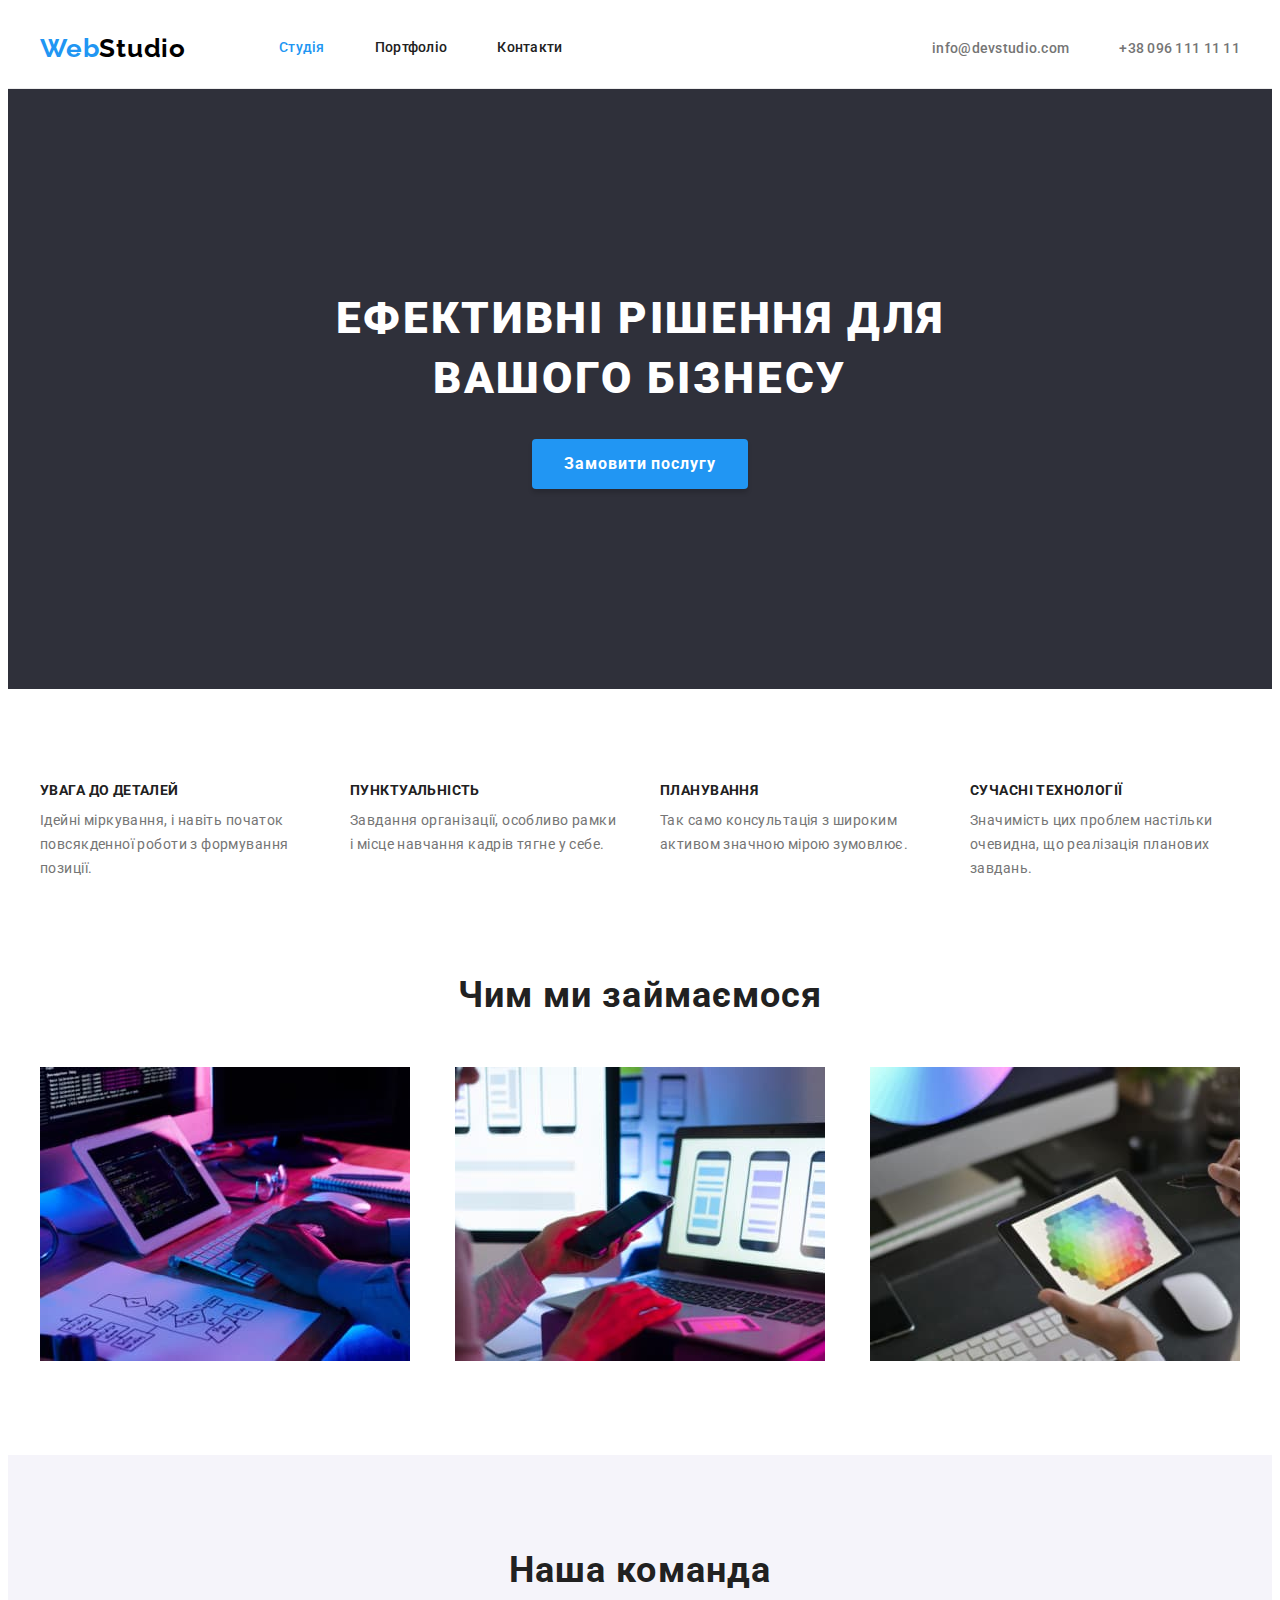
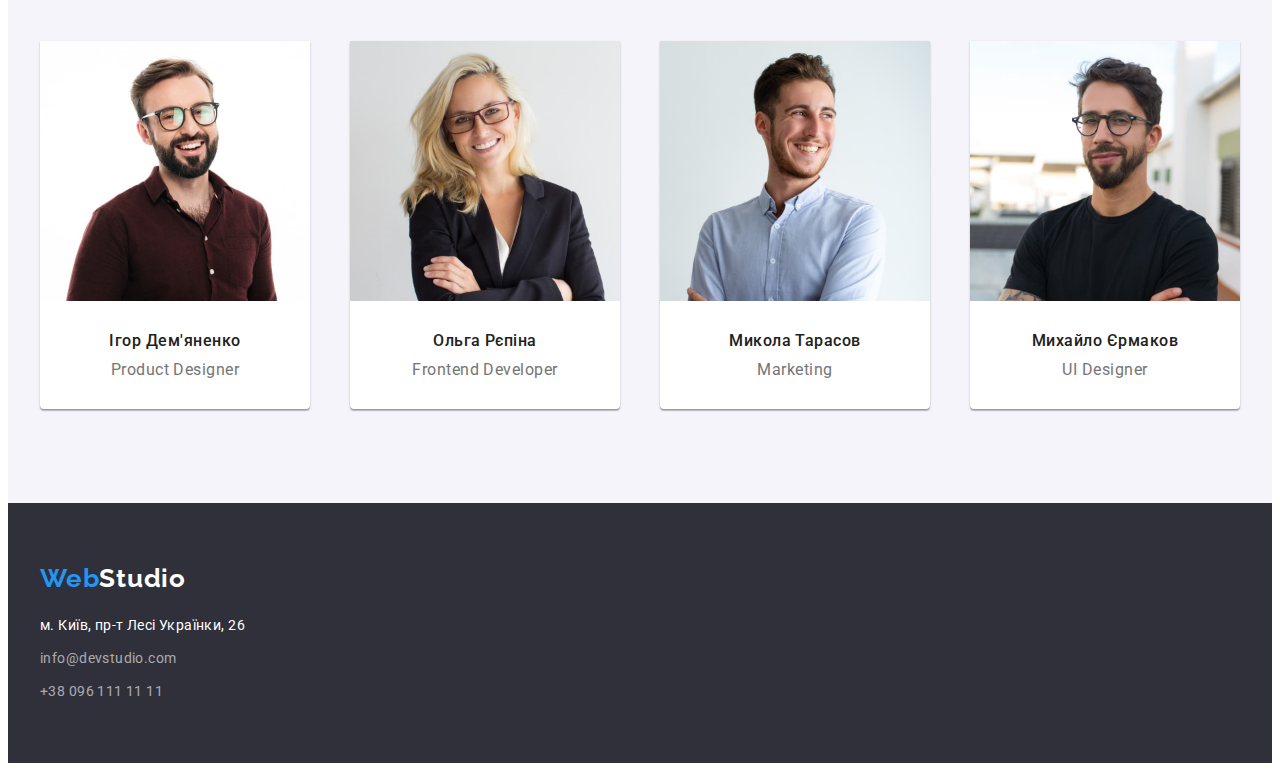
==== index.html @ 1035a6df "Start" ====
<!DOCTYPE html>
<html lang="uk">

<head>
  <meta charset="UTF-8" />
  <meta http-equiv="X-UA-Compatible" content="IE=edge" />
  <meta name="viewport" content="width=device-width, initial-scale=1.0" />
  <title>Студія</title>
  <link rel="preconnect" href="https://fonts.googleapis.com" />
  <link rel="preconnect" href="https://fonts.gstatic.com" crossorigin />
  <link href="https://fonts.googleapis.com/css2?family=Raleway:wght@700&family=Roboto:wght@400;500;700;900&display=swap"
    rel="stylesheet" />

  <link rel="stylesheet" href="https://cdnjs.cloudflare.com/ajax/libs/modern-normalize/1.1.0/modern-normalize.min.css"
    integrity="sha512-wpPYUAdjBVSE4KJnH1VR1HeZfpl1ub8YT/NKx4PuQ5NmX2tKuGu6U/JRp5y+Y8XG2tV+wKQpNHVUX03MfMFn9Q=="
    crossorigin="anonymous" referrerpolicy="no-referrer" />

  <link rel="stylesheet" href="./css/styles.css" />
</head>

<body>
  <header class="page-header">
    <div class="container">
      <a href="./index.html" class="logo link-none">Web<span class="logo-header">Studio</span></a>
      <nav class="navigation">
        <ul class="nav-list list-none">
          <li class="item">
            <a href="./index.html" class="current menu-link link-none">Студія</a>
          </li>
          <li class="item">
            <a href="./portfolio.html" class="menu-link link-none">Портфоліо</a>
          </li>
          <li class="item">
            <a href="" class="menu-link link-none">Контакти</a>
          </li>
        </ul>
      </nav>
      <ul class="list list-none">
        <li class="item">
          <a href="mailto:info@devstudio.com" class="header-address link-none">info@devstudio.com</a>
        </li>
        <li class="item">
          <a href="tel:+380961111111" class="header-address link-none">+38 096 111 11 11</a>
        </li>
      </ul>
    </div>
  </header>
  <main class="all-background">
    <!--Hero-->
    <section class="hero ">
      <div class="container">
        <h1 class="hero-title">Ефективні рішення для<br />вашого бізнесу</h1>
        <button type="button" class="btn">Замовити послугу</button>
      </div>
    </section>
    <!--Advantages-->
    <section class="section padding_blank">
      <div class="container">
        <h2 class="subject visually-hidden">Переваги</h2>
        <ul class="adv-list list-none">
          <li class="item">
            <h3 class="heading">УВАГА ДО ДЕТАЛЕЙ</h3>
            <p class="bs-txt">
              Ідейні міркування, і навіть початок повсякденної роботи з
              формування позиції.
            </p>
          </li>
          <li class="item">
            <h3 class="heading">ПУНКТУАЛЬНІСТЬ</h3>
            <p class="bs-txt">
              Завдання організації, особливо рамки і місце навчання кадрів
              тягне у себе.
            </p>
          </li>
          <li class="item">
            <h3 class="heading">ПЛАНУВАННЯ</h3>
            <p class="bs-txt">
              Так само консультація з широким активом значною мірою зумовлює.
            </p>
          </li>
          <li class="item">
            <h3 class="heading">СУЧАСНІ ТЕХНОЛОГІЇ</h3>
            <p class="bs-txt">
              Значимість цих проблем настільки очевидна, що реалізація
              планових завдань.
            </p>
          </li>
        </ul>
      </div>
    </section>
    <!--What are we doing-->
    <section class="section">
      <div class="container">
        <h2 class="subject">Чим ми займаємося</h2>
        <ul class="do-list list-none">
          <li class="item">
            <a href="" class="link-none">
              <img class="picture" src="./images/box1.jpg" alt="Розробка програм" width="370" height="294" />
            </a>
          </li>
          <li class="item">
            <a href="#" class="link-none">
              <img class="picture" src="./images/box2.jpg" alt="Дизайн та верстка" width="370" height="294" />
            </a>
          </li>
          <li class="item">
            <a href="" class="link-none">
              <img class="picture" src="./images/box3.jpg" alt="Створення оригінальних стилів" width="370"
                height="294" />
            </a>
          </li>
        </ul>
      </div>
    </section>
    <!--Our team-->
    <section class="section team">
      <div class="container">
        <h2 class="subject">Наша команда</h2>
        <ul class="team-list list-none">
          <li class="item">
            <a href="" class="link-none">
              <img class="picture" src="./images/demianenko.jpg" alt="Дизайнер проекту Ігор Дем'яненко" width="270"
                height="260" />
            </a>
            <h3 class="fio">Ігор Дем'яненко</h3>
            <p class="txt" lang="en">Product Designer</p>
          </li>
          <li class="item">
            <a href="" class="link-none">
              <img class="picture" src="./images/repina.jpg" alt="Розробник Ольга Рєпіна" width="270" height="260" />
            </a>
            <h3 class="fio">Ольга Рєпіна</h3>
            <p class="txt" lang="en">Frontend Developer</p>
          </li>
          <li class="item">
            <a href="" class="link-none">
              <img class="picture" src="./images/tarasov.jpg" alt="Маркетолог Микола Тарасов" width="270"
                height="260" />
            </a>
            <h3 class="fio">Микола Тарасов</h3>
            <p class="txt" lang="en">Marketing</p>
          </li>
          <li class="item">
            <a href="" class="link-none">
              <img class="picture" src="./images/ermakov.jpg" alt="Дизайнер інтерфейсу Михайло Єрмаков" width="270"
                height="260" />
            </a>
            <h3 class="fio">Михайло Єрмаков</h3>
            <p class="txt" lang="en">UI Designer</p>
          </li>
        </ul>
      </div>
    </section>
  </main>
  <footer class="page-footer">
    <div class="container">
      <a href="./index.html" class="logo link-none">Web<span class="logo-footer">Studio</span></a>
      <address>
        <p class="footer-text">м. Київ, пр-т Лесі Українки, 26</p>
        <ul class="list-none">
          <li class="item">
            <a href="mailto:info@devstudio.com" class="footer-link link-none">info@devstudio.com</a>
          </li>
          <li class="item">
            <a href="tel:+380961111111" class="footer-link link-none">+38 096 111 11 11</a>
          </li>
        </ul>
      </address>
    </div>
  </footer>
</body>

</html>
---- css/styles.css ----
:root {
  /* text color */
  --text-color: #757575;
  --text-title-color: #212121;
  --text-alternative-color: #2196f3;
  --text-secondary-alternative-color: #ffffff;
  /* logo color */
  --logo-first-color: #2196f3;
  --logo-secondary-color: #000000;
  --logo-alternative-color: #ffffff;
  /* button color */
  --btn-text-color: #212121;
  --btn-text-alternative-color: #ffffff;
  --btn-background-color: #f5f4fa;
  --btn-background-secondary-color: #2196f3;
  /* link color */
  --link-color: #212121;
  --link-secondary-color: #757575;
  --link-alternative-color: #2196f3;
  --link-secondary-alternative-color: rgba(255, 255, 255, 0.6);
  /* background color */
  --background-color: #ffffff;
  --footer-background-color: #2f303a;
  --team-background-color: #f5f4fa;
  /* gap */
  --cart-gap: 30px;
  /* button */
  --button-border: 1 solid transparent;
  --button-radius: 4px;
  --button-shadow: 0px 3px 1px rgba(0, 0, 0, 0.1),
    0px 1px 2px rgba(0, 0, 0, 0.08), 0px 2px 2px rgba(0, 0, 0, 0.12);
  --button-hero-shadow: 0px 4px 4px rgba(0, 0, 0, 0.15);
  /* team */
  --team-shadow: 0px 1px 3px rgba(0, 0, 0, 0.12),
    0px 1px 1px rgba(0, 0, 0, 0.14), 0px 2px 1px rgba(0, 0, 0, 0.2);
  --team-radius: 0px 0px 4px 4px;
}

.list-none {
  list-style: none;
}

.bs-txt {
  line-height: 1.71;
  letter-spacing: 0.03em;
}

.link-none {
  text-decoration: none;
}

body {
  font-family: 'Roboto', sans-serif;
  font-size: 14px;

  color: var(--text-color);
  background-color: var(--background-color);
}

h1,
h2,
h3,
ul,
p {
  padding: 0;
  margin: 0;
}

.visually-hidden {
  position: absolute;
  width: 1px;
  height: 1px;
  margin: -1px;
  border: 0;
  padding: 0;
  white-space: nowrap;
  clip-path: inset(100%);
  clip: rect(0 0 0 0);
  overflow: hidden;
}

.picture {
  display: block;
  /* max-width: 100%;
  height: auto; */
}

.container {
  width: 1200px;
  padding-left: 15px;
  padding-right: 15px;
  margin-left: auto;
  margin-right: auto;
}

/* Section Header */

.page-header {
  border-bottom: 1px solid #ececec;
}

.navigation {
  margin-left: 93px;
}

.nav-list {
  display: flex;
}

.page-header .list {
  display: flex;
  margin-left: auto;
}

.page-header .list > .item + .item {
  margin-left: 50px;
}

.page-header .container {
  display: flex;
  align-items: center;
}

.nav-list > .item {
  display: block;
}

.nav-list > .item + .item {
  margin-left: 50px;
}

.nav-list .menu-link {
  display: block;
  padding-top: 32px;
  padding-bottom: 32px;
}

.logo {
  font-family: 'Raleway', sans-serif;
  font-weight: 700;
  font-size: 26px;
  line-height: 1.19;
  letter-spacing: 0.03em;

  color: var(--logo-first-color);
}

.logo-header {
  color: var(--logo-secondary-color);
}

.logo-footer {
  color: var(--logo-alternative-color);
}

.menu-link {
  font-weight: 500;
  line-height: 1.14;
  letter-spacing: 0.02em;

  color: var(--link-color);
}

.menu-link:hover,
.menu-link:focus {
  color: var(--link-alternative-color);
}

.menu-link.current {
  color: var(--link-alternative-color);
}

.menu-link.current:hover,
.menu-link.current:focus {
  color: var(--link-color);
}

.header-address {
  font-weight: 500;
  line-height: 1.14;
  letter-spacing: 0.02em;

  color: var(--link-secondary-color);
}

.header-address:hover,
.header-address:focus {
  color: var(--link-alternative-color);
}

/* Section body index.html */
.section {
  padding-top: 94px;
  padding-bottom: 94px;
}

.hero {
  padding-top: 200px;
  padding-bottom: 200px;

  background-color: var(--footer-background-color);
}

.hero > .container {
  text-align: center;
}

.hero-title {
  margin-bottom: 30px;

  font-weight: 900;
  font-size: 44px;
  line-height: 1.36;
  letter-spacing: 0.06em;
  /* text-align: center; */
  text-transform: uppercase;

  color: var(--text-secondary-alternative-color);
}

.btn {
  cursor: pointer;

  font-family: inherit;
  font-weight: 700;
  font-size: 16px;
  line-height: 1.88;
  letter-spacing: 0.06em;
  text-align: center;

  color: var(--btn-text-alternative-color);
  background-color: var(--btn-background-secondary-color);

  border: var(--button-border);
  border-radius: var(--button-radius);
  box-shadow: var(--button-hero-shadow);

  padding: 10px 32px;
}

.btn:hover,
.btn:focus {
  color: var(--btn-text-color);
  background-color: var(--btn-background-color);
}

.section.padding_blank {
  padding-bottom: 0;
}

.subject {
  margin-bottom: 50px;

  font-size: 36px;
  line-height: 1.17;
  text-align: center;
}

.heading {
  margin-bottom: 10px;

  font-size: 14px;
  line-height: 1.14;
  text-transform: uppercase;
}

.subject,
.heading {
  font-weight: 700;
  letter-spacing: 0.03em;
}

.team-list .link-none {
  display: block;

  margin-bottom: 30px;
}

.fio {
  font-weight: 500;

  margin-bottom: 10px;
}

.fio,
.txt {
  font-size: 16px;
  line-height: 1.19;
  letter-spacing: 0.03em;
  text-align: center;
}

.subject,
.heading,
.fio {
  color: var(--text-title-color);
}

.adv-list,
.do-list {
  display: flex;
  justify-content: space-between;
}

.adv-list > .item {
  width: 270px;
}

.team {
  background-color: var(--team-background-color);
}

.team-list {
  display: flex;
  justify-content: space-between;
}

.team-list > .item {
  background-color: var(--background-color);

  box-shadow: var(--team-shadow);
  border-radius: var(--team-radius);

  padding-bottom: 30px;
}

/* Section body portfolio.html */

.filter {
  display: flex;
  justify-content: center;

  margin-bottom: 50px;
}

.filter > .item + .item {
  margin-left: 8px;
}

.btn-portfolio {
  cursor: pointer;

  font-family: inherit;
  font-weight: 500;
  font-size: 16px;
  line-height: 1.62;
  letter-spacing: 0.03em;
  text-align: center;

  color: var(--btn-text-color);
  background-color: var(--btn-background-color);

  padding: 6px 22px;

  border: var(--button-border);
  border-radius: var(--button-radius);
}

.btn-portfolio:hover,
.btn-portfolio:focus {
  color: var(--btn-text-alternative-color);
  background-color: var(--btn-background-secondary-color);

  box-shadow: var(--button-shadow);
}

.card-list {
  display: flex;
  flex-wrap: wrap;

  margin-left: calc(-1 * var(--cart-gap));
  margin-top: calc(-1 * var(--cart-gap));
}

.card-list > .item {
  flex-basis: calc(100% / 3 - var(--cart-gap));

  margin-left: var(--cart-gap);
  margin-top: var(--cart-gap);
}

.card-list .link-none {
  display: block;
}

.card-footer {
  border-left: 1px solid #eeeeee;
  border-right: 1px solid #eeeeee;
  border-bottom: 1px solid #eeeeee;

  padding: 20px 24px;
}

.card-caption {
  font-weight: 700;
  font-size: 18px;
  line-height: 2;
  letter-spacing: 0.06em;
  color: var(--text-title-color);

  margin-bottom: 4px;
}

.card-txt {
  font-size: 16px;
  line-height: 1.88;
  letter-spacing: 0.03em;
}

/* Section Footer */
.page-footer {
  padding-top: 60px;
  padding-bottom: 60px;

  background-color: var(--footer-background-color);
}

.page-footer .logo {
  display: block;
  margin-bottom: 20px;
}

.footer-text {
  margin-bottom: 9px;

  font-style: normal;
  line-height: 1.71;
  letter-spacing: 0.03em;

  color: var(--text-secondary-alternative-color);
}

.page-footer .item:not(:last-child) {
  margin-bottom: 9px;
}

.footer-link {
  display: block;

  font-style: normal;
  line-height: 1.71;
  letter-spacing: 0.03em;

  color: var(--link-secondary-alternative-color);
}

.footer-link:hover,
.footer-link:focus {
  color: var(--link-alternative-color);
}
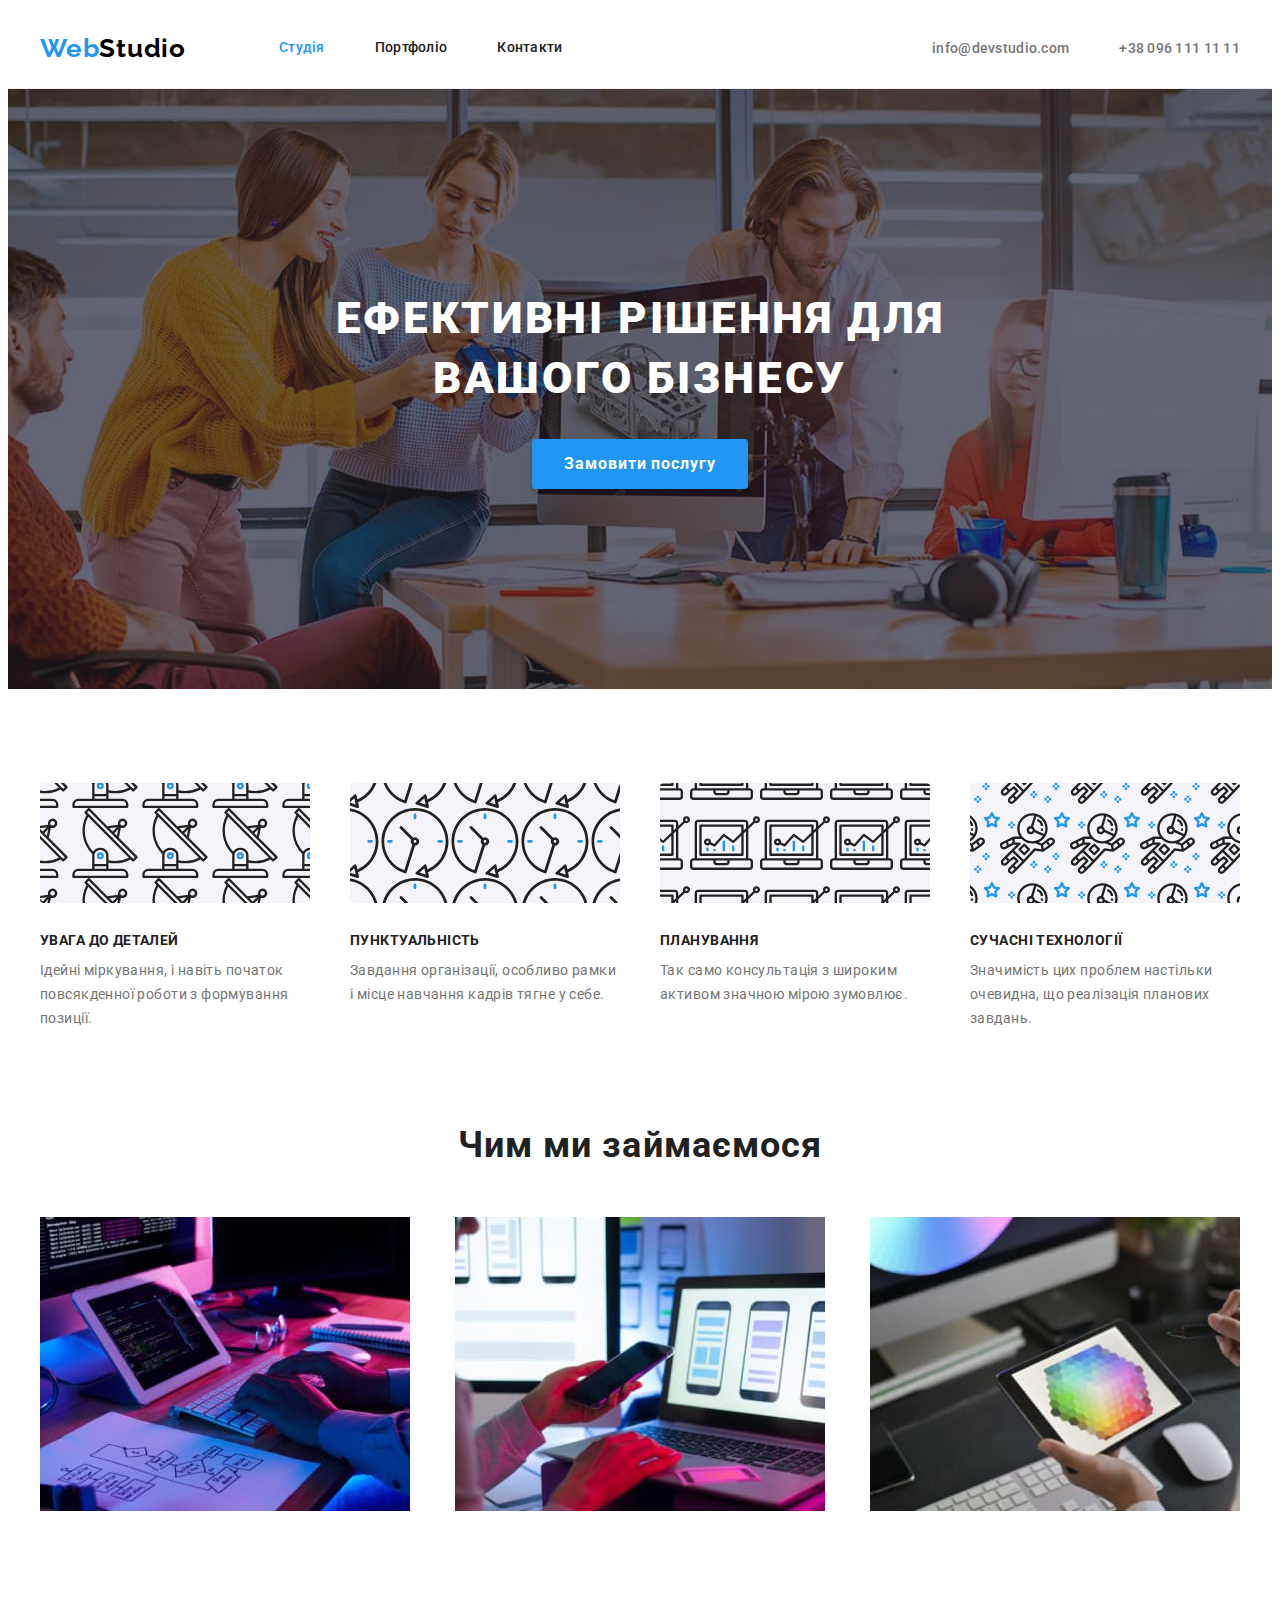
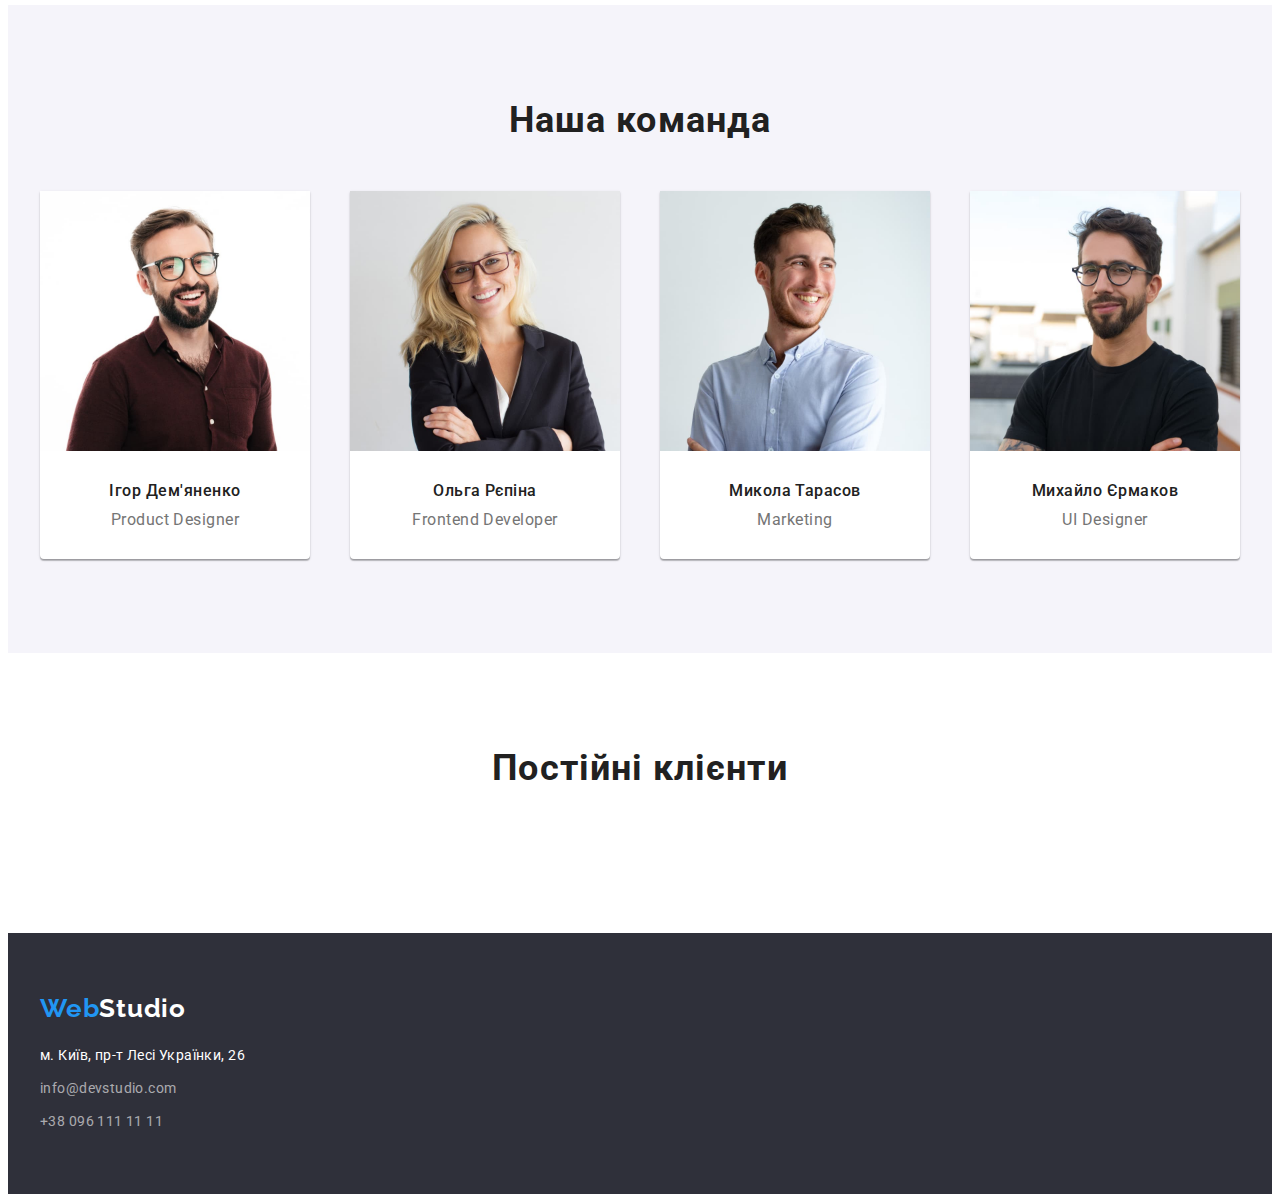
==== commit 88dc7fee: "First" ====
--- a/index.html
+++ b/index.html
@@ -1,173 +1,241 @@
 <!DOCTYPE html>
 <html lang="uk">
+  <head>
+    <meta charset="UTF-8" />
+    <meta http-equiv="X-UA-Compatible" content="IE=edge" />
+    <meta name="viewport" content="width=device-width, initial-scale=1.0" />
+    <title>Студія</title>
+    <link rel="preconnect" href="https://fonts.googleapis.com" />
+    <link rel="preconnect" href="https://fonts.gstatic.com" crossorigin />
+    <link
+      href="https://fonts.googleapis.com/css2?family=Raleway:wght@700&family=Roboto:wght@400;500;700;900&display=swap"
+      rel="stylesheet" />
 
-<head>
-  <meta charset="UTF-8" />
-  <meta http-equiv="X-UA-Compatible" content="IE=edge" />
-  <meta name="viewport" content="width=device-width, initial-scale=1.0" />
-  <title>Студія</title>
-  <link rel="preconnect" href="https://fonts.googleapis.com" />
-  <link rel="preconnect" href="https://fonts.gstatic.com" crossorigin />
-  <link href="https://fonts.googleapis.com/css2?family=Raleway:wght@700&family=Roboto:wght@400;500;700;900&display=swap"
-    rel="stylesheet" />
+    <link
+      rel="stylesheet"
+      href="https://cdnjs.cloudflare.com/ajax/libs/modern-normalize/1.1.0/modern-normalize.min.css"
+      integrity="sha512-wpPYUAdjBVSE4KJnH1VR1HeZfpl1ub8YT/NKx4PuQ5NmX2tKuGu6U/JRp5y+Y8XG2tV+wKQpNHVUX03MfMFn9Q=="
+      crossorigin="anonymous"
+      referrerpolicy="no-referrer" />
 
-  <link rel="stylesheet" href="https://cdnjs.cloudflare.com/ajax/libs/modern-normalize/1.1.0/modern-normalize.min.css"
-    integrity="sha512-wpPYUAdjBVSE4KJnH1VR1HeZfpl1ub8YT/NKx4PuQ5NmX2tKuGu6U/JRp5y+Y8XG2tV+wKQpNHVUX03MfMFn9Q=="
-    crossorigin="anonymous" referrerpolicy="no-referrer" />
+    <link rel="stylesheet" href="./css/styles.css" />
+  </head>
 
-  <link rel="stylesheet" href="./css/styles.css" />
-</head>
-
-<body>
-  <header class="page-header">
-    <div class="container">
-      <a href="./index.html" class="logo link-none">Web<span class="logo-header">Studio</span></a>
-      <nav class="navigation">
-        <ul class="nav-list list-none">
+  <body>
+    <header class="page-header">
+      <div class="container">
+        <a href="./index.html" class="logo link-none"
+          >Web<span class="logo-header">Studio</span></a
+        >
+        <nav class="navigation">
+          <ul class="nav-list list-none">
+            <li class="item">
+              <a href="./index.html" class="current menu-link link-none"
+                >Студія</a
+              >
+            </li>
+            <li class="item">
+              <a href="./portfolio.html" class="menu-link link-none"
+                >Портфоліо</a
+              >
+            </li>
+            <li class="item">
+              <a href="" class="menu-link link-none">Контакти</a>
+            </li>
+          </ul>
+        </nav>
+        <ul class="list list-none">
           <li class="item">
-            <a href="./index.html" class="current menu-link link-none">Студія</a>
+            <a href="mailto:info@devstudio.com" class="header-address link-none"
+              >info@devstudio.com</a
+            >
           </li>
           <li class="item">
-            <a href="./portfolio.html" class="menu-link link-none">Портфоліо</a>
-          </li>
-          <li class="item">
-            <a href="" class="menu-link link-none">Контакти</a>
-          </li>
-        </ul>
-      </nav>
-      <ul class="list list-none">
-        <li class="item">
-          <a href="mailto:info@devstudio.com" class="header-address link-none">info@devstudio.com</a>
-        </li>
-        <li class="item">
-          <a href="tel:+380961111111" class="header-address link-none">+38 096 111 11 11</a>
-        </li>
-      </ul>
-    </div>
-  </header>
-  <main class="all-background">
-    <!--Hero-->
-    <section class="hero ">
-      <div class="container">
-        <h1 class="hero-title">Ефективні рішення для<br />вашого бізнесу</h1>
-        <button type="button" class="btn">Замовити послугу</button>
-      </div>
-    </section>
-    <!--Advantages-->
-    <section class="section padding_blank">
-      <div class="container">
-        <h2 class="subject visually-hidden">Переваги</h2>
-        <ul class="adv-list list-none">
-          <li class="item">
-            <h3 class="heading">УВАГА ДО ДЕТАЛЕЙ</h3>
-            <p class="bs-txt">
-              Ідейні міркування, і навіть початок повсякденної роботи з
-              формування позиції.
-            </p>
-          </li>
-          <li class="item">
-            <h3 class="heading">ПУНКТУАЛЬНІСТЬ</h3>
-            <p class="bs-txt">
-              Завдання організації, особливо рамки і місце навчання кадрів
-              тягне у себе.
-            </p>
-          </li>
-          <li class="item">
-            <h3 class="heading">ПЛАНУВАННЯ</h3>
-            <p class="bs-txt">
-              Так само консультація з широким активом значною мірою зумовлює.
-            </p>
-          </li>
-          <li class="item">
-            <h3 class="heading">СУЧАСНІ ТЕХНОЛОГІЇ</h3>
-            <p class="bs-txt">
-              Значимість цих проблем настільки очевидна, що реалізація
-              планових завдань.
-            </p>
+            <a href="tel:+380961111111" class="header-address link-none"
+              >+38 096 111 11 11</a
+            >
           </li>
         </ul>
       </div>
-    </section>
-    <!--What are we doing-->
-    <section class="section">
+    </header>
+    <main class="all-background">
+      <!--Hero-->
+      <section class="hero">
+        <div class="hero-background">
+          <div class="container">
+            <h1 class="hero-title">Ефективні рішення для вашого бізнесу</h1>
+            <button type="button" class="btn">Замовити послугу</button>
+          </div>
+        </div>
+      </section>
+      <!--Advantages-->
+      <section class="section padding_blank">
+        <div class="container">
+          <h2 class="subject visually-hidden">Переваги</h2>
+          <ul class="adv-list list-none">
+            <li class="item icon-antena">
+              <h3 class="heading">УВАГА ДО ДЕТАЛЕЙ</h3>
+              <p class="bs-txt">
+                Ідейні міркування, і навіть початок повсякденної роботи з
+                формування позиції.
+              </p>
+            </li>
+            <li class="item icon-clock">
+              <h3 class="heading">ПУНКТУАЛЬНІСТЬ</h3>
+              <p class="bs-txt">
+                Завдання організації, особливо рамки і місце навчання кадрів
+                тягне у себе.
+              </p>
+            </li>
+            <li class="item icon-diagram" >
+              <h3 class="heading">ПЛАНУВАННЯ</h3>
+              <p class="bs-txt">
+                Так само консультація з широким активом значною мірою зумовлює.
+              </p>
+            </li>
+            <li class="item icon-austronaut">
+              <h3 class="heading">СУЧАСНІ ТЕХНОЛОГІЇ</h3>
+              <p class="bs-txt">
+                Значимість цих проблем настільки очевидна, що реалізація
+                планових завдань.
+              </p>
+            </li>
+          </ul>
+        </div>
+      </section>
+      <!--What are we doing-->
+      <section class="section">
+        <div class="container">
+          <h2 class="subject">Чим ми займаємося</h2>
+          <ul class="do-list list-none">
+            <li class="item">
+              <img
+                class="picture"
+                src="./images/box1.jpg"
+                alt="Розробка програм"
+                width="370"
+                height="294" />
+            </li>
+            <li class="item">
+              <img
+                class="picture"
+                src="./images/box2.jpg"
+                alt="Дизайн та верстка"
+                width="370"
+                height="294" />
+            </li>
+            <li class="item">
+              <img
+                class="picture"
+                src="./images/box3.jpg"
+                alt="Створення оригінальних стилів"
+                width="370"
+                height="294" />
+            </li>
+          </ul>
+        </div>
+      </section>
+      <!--Our team-->
+      <section class="section team">
+        <div class="container">
+          <h2 class="subject">Наша команда</h2>
+          <ul class="team-list list-none">
+            <li class="item">
+              <a href="" class="link-none">
+                <img
+                  class="picture"
+                  src="./images/demianenko.jpg"
+                  alt="Дизайнер проекту Ігор Дем'яненко"
+                  width="270"
+                  height="260" />
+              </a>
+              <div class="foto-conteiner">
+                <h3 class="fio">Ігор Дем'яненко</h3>
+                <p class="txt" lang="en">Product Designer</p>
+              </div>
+            </li>
+            <li class="item">
+              <a href="" class="link-none">
+                <img
+                  class="picture"
+                  src="./images/repina.jpg"
+                  alt="Розробник Ольга Рєпіна"
+                  width="270"
+                  height="260" />
+              </a>
+              <div class="foto-conteiner">
+                <h3 class="fio">Ольга Рєпіна</h3>
+                <p class="txt" lang="en">Frontend Developer</p>
+              </div>
+            </li>
+            <li class="item">
+              <a href="" class="link-none">
+                <img
+                  class="picture"
+                  src="./images/tarasov.jpg"
+                  alt="Маркетолог Микола Тарасов"
+                  width="270"
+                  height="260" />
+              </a>
+              <div class="foto-conteiner">
+                <h3 class="fio">Микола Тарасов</h3>
+                <p class="txt" lang="en">Marketing</p>
+              </div>
+            </li>
+            <li class="item">
+              <a href="" class="link-none">
+                <img
+                  class="picture"
+                  src="./images/ermakov.jpg"
+                  alt="Дизайнер інтерфейсу Михайло Єрмаков"
+                  width="270"
+                  height="260" />
+              </a>
+              <div class="foto-conteiner">
+                <h3 class="fio">Михайло Єрмаков</h3>
+                <p class="txt" lang="en">UI Designer</p>
+              </div>
+            </li>
+          </ul>
+        </div>
+      </section>
+      <section class="section">
+        <div class="container">
+          <h2 class="subject">Постійні клієнти</h2>
+          <ul class="list-none">
+            <li>
+              <a href=""> </a>
+            </li>
+            <li></li>
+            <li></li>
+            <li></li>
+            <li></li>
+            <li></li>
+          </ul>
+        </div>
+      </section>
+    </main>
+    <footer class="page-footer">
       <div class="container">
-        <h2 class="subject">Чим ми займаємося</h2>
-        <ul class="do-list list-none">
-          <li class="item">
-            <a href="" class="link-none">
-              <img class="picture" src="./images/box1.jpg" alt="Розробка програм" width="370" height="294" />
-            </a>
-          </li>
-          <li class="item">
-            <a href="#" class="link-none">
-              <img class="picture" src="./images/box2.jpg" alt="Дизайн та верстка" width="370" height="294" />
-            </a>
-          </li>
-          <li class="item">
-            <a href="" class="link-none">
-              <img class="picture" src="./images/box3.jpg" alt="Створення оригінальних стилів" width="370"
-                height="294" />
-            </a>
-          </li>
-        </ul>
+        <a href="./index.html" class="logo link-none"
+          >Web<span class="logo-footer">Studio</span></a
+        >
+        <address>
+          <p class="footer-text">м. Київ, пр-т Лесі Українки, 26</p>
+          <ul class="list-none">
+            <li class="item">
+              <a href="mailto:info@devstudio.com" class="footer-link link-none"
+                >info@devstudio.com</a
+              >
+            </li>
+            <li class="item">
+              <a href="tel:+380961111111" class="footer-link link-none"
+                >+38 096 111 11 11</a
+              >
+            </li>
+          </ul>
+        </address>
       </div>
-    </section>
-    <!--Our team-->
-    <section class="section team">
-      <div class="container">
-        <h2 class="subject">Наша команда</h2>
-        <ul class="team-list list-none">
-          <li class="item">
-            <a href="" class="link-none">
-              <img class="picture" src="./images/demianenko.jpg" alt="Дизайнер проекту Ігор Дем'яненко" width="270"
-                height="260" />
-            </a>
-            <h3 class="fio">Ігор Дем'яненко</h3>
-            <p class="txt" lang="en">Product Designer</p>
-          </li>
-          <li class="item">
-            <a href="" class="link-none">
-              <img class="picture" src="./images/repina.jpg" alt="Розробник Ольга Рєпіна" width="270" height="260" />
-            </a>
-            <h3 class="fio">Ольга Рєпіна</h3>
-            <p class="txt" lang="en">Frontend Developer</p>
-          </li>
-          <li class="item">
-            <a href="" class="link-none">
-              <img class="picture" src="./images/tarasov.jpg" alt="Маркетолог Микола Тарасов" width="270"
-                height="260" />
-            </a>
-            <h3 class="fio">Микола Тарасов</h3>
-            <p class="txt" lang="en">Marketing</p>
-          </li>
-          <li class="item">
-            <a href="" class="link-none">
-              <img class="picture" src="./images/ermakov.jpg" alt="Дизайнер інтерфейсу Михайло Єрмаков" width="270"
-                height="260" />
-            </a>
-            <h3 class="fio">Михайло Єрмаков</h3>
-            <p class="txt" lang="en">UI Designer</p>
-          </li>
-        </ul>
-      </div>
-    </section>
-  </main>
-  <footer class="page-footer">
-    <div class="container">
-      <a href="./index.html" class="logo link-none">Web<span class="logo-footer">Studio</span></a>
-      <address>
-        <p class="footer-text">м. Київ, пр-т Лесі Українки, 26</p>
-        <ul class="list-none">
-          <li class="item">
-            <a href="mailto:info@devstudio.com" class="footer-link link-none">info@devstudio.com</a>
-          </li>
-          <li class="item">
-            <a href="tel:+380961111111" class="footer-link link-none">+38 096 111 11 11</a>
-          </li>
-        </ul>
-      </address>
-    </div>
-  </footer>
-</body>
-
-</html>+    </footer>
+  </body>
+</html>
--- a/css/styles.css
+++ b/css/styles.css
@@ -20,6 +20,8 @@
   --link-secondary-alternative-color: rgba(255, 255, 255, 0.6);
   /* background color */
   --background-color: #ffffff;
+  --background-hero-color: #c4c4c4;
+  --background-hero-gradient: rgba(47, 48, 58, 0.4);
   --footer-background-color: #2f303a;
   --team-background-color: #f5f4fa;
   /* gap */
@@ -195,10 +197,24 @@
 }
 
 .hero {
+  background-color: var(--background-hero-color);
+}
+
+.hero-background {
   padding-top: 200px;
   padding-bottom: 200px;
 
-  background-color: var(--footer-background-color);
+  max-width: 1600px;
+  margin: 0 auto;
+
+  background-image: linear-gradient(
+      to bottom,
+      var(--background-hero-gradient),
+      var(--background-hero-gradient)
+    ),
+    url('../images/hero.jpg');
+  background-repeat: no-repeat;
+  background-position: center;
 }
 
 .hero > .container {
@@ -206,13 +222,16 @@
 }
 
 .hero-title {
-  margin-bottom: 30px;
+  max-width: 696px;
+  margin: 0 auto 30px auto;
+
+  /* margin-bottom: 30px; */
 
   font-weight: 900;
   font-size: 44px;
   line-height: 1.36;
   letter-spacing: 0.06em;
-  /* text-align: center; */
+  text-align: center;
   text-transform: uppercase;
 
   color: var(--text-secondary-alternative-color);
@@ -235,6 +254,8 @@
   border-radius: var(--button-radius);
   box-shadow: var(--button-hero-shadow);
 
+  display: block;
+  margin: 0 auto;
   padding: 10px 32px;
 }
 
@@ -273,7 +294,12 @@
 .team-list .link-none {
   display: block;
 
-  margin-bottom: 30px;
+  /* margin-bottom: 30px; */
+}
+
+.foto-conteiner {
+  padding-top: 30px;
+  padding-bottom: 30px;
 }
 
 .fio {
@@ -296,6 +322,37 @@
   color: var(--text-title-color);
 }
 
+.adv-list > .item::before {
+  width: 270px;
+  height: 120px;
+  margin-bottom: 30px;
+
+  content: '';
+
+  display: block;
+
+  background-color: #f5f4fa;
+  background-position: center;
+  /* background-repeat: no-repeat; */
+  border-radius: 4px;
+}
+
+.icon-antena::before {
+  background-image: url('..//images/antenna.svg');
+}
+
+.icon-clock::before {
+  background-image: url('..//images/clock.svg');
+}
+
+.icon-diagram::before {
+  background-image: url('..//images/diagram.svg');
+}
+
+.icon-austronaut::before {
+  background-image: url('..//images/astronaut.svg');
+}
+
 .adv-list,
 .do-list {
   display: flex;
@@ -321,7 +378,7 @@
   box-shadow: var(--team-shadow);
   border-radius: var(--team-radius);
 
-  padding-bottom: 30px;
+  /* padding-bottom: 30px; */
 }
 
 /* Section body portfolio.html */
@@ -367,16 +424,17 @@
 .card-list {
   display: flex;
   flex-wrap: wrap;
-
-  margin-left: calc(-1 * var(--cart-gap));
-  margin-top: calc(-1 * var(--cart-gap));
+  gap: var(--cart-gap);
+
+  /* margin-left: calc(-1 * var(--cart-gap));
+  margin-top: calc(-1 * var(--cart-gap)); */
 }
 
 .card-list > .item {
-  flex-basis: calc(100% / 3 - var(--cart-gap));
-
-  margin-left: var(--cart-gap);
-  margin-top: var(--cart-gap);
+  flex-basis: calc((100% - var(--cart-gap) * 2) / 3);
+
+  /* margin-left: var(--cart-gap);
+  margin-top: var(--cart-gap); */
 }
 
 .card-list .link-none {
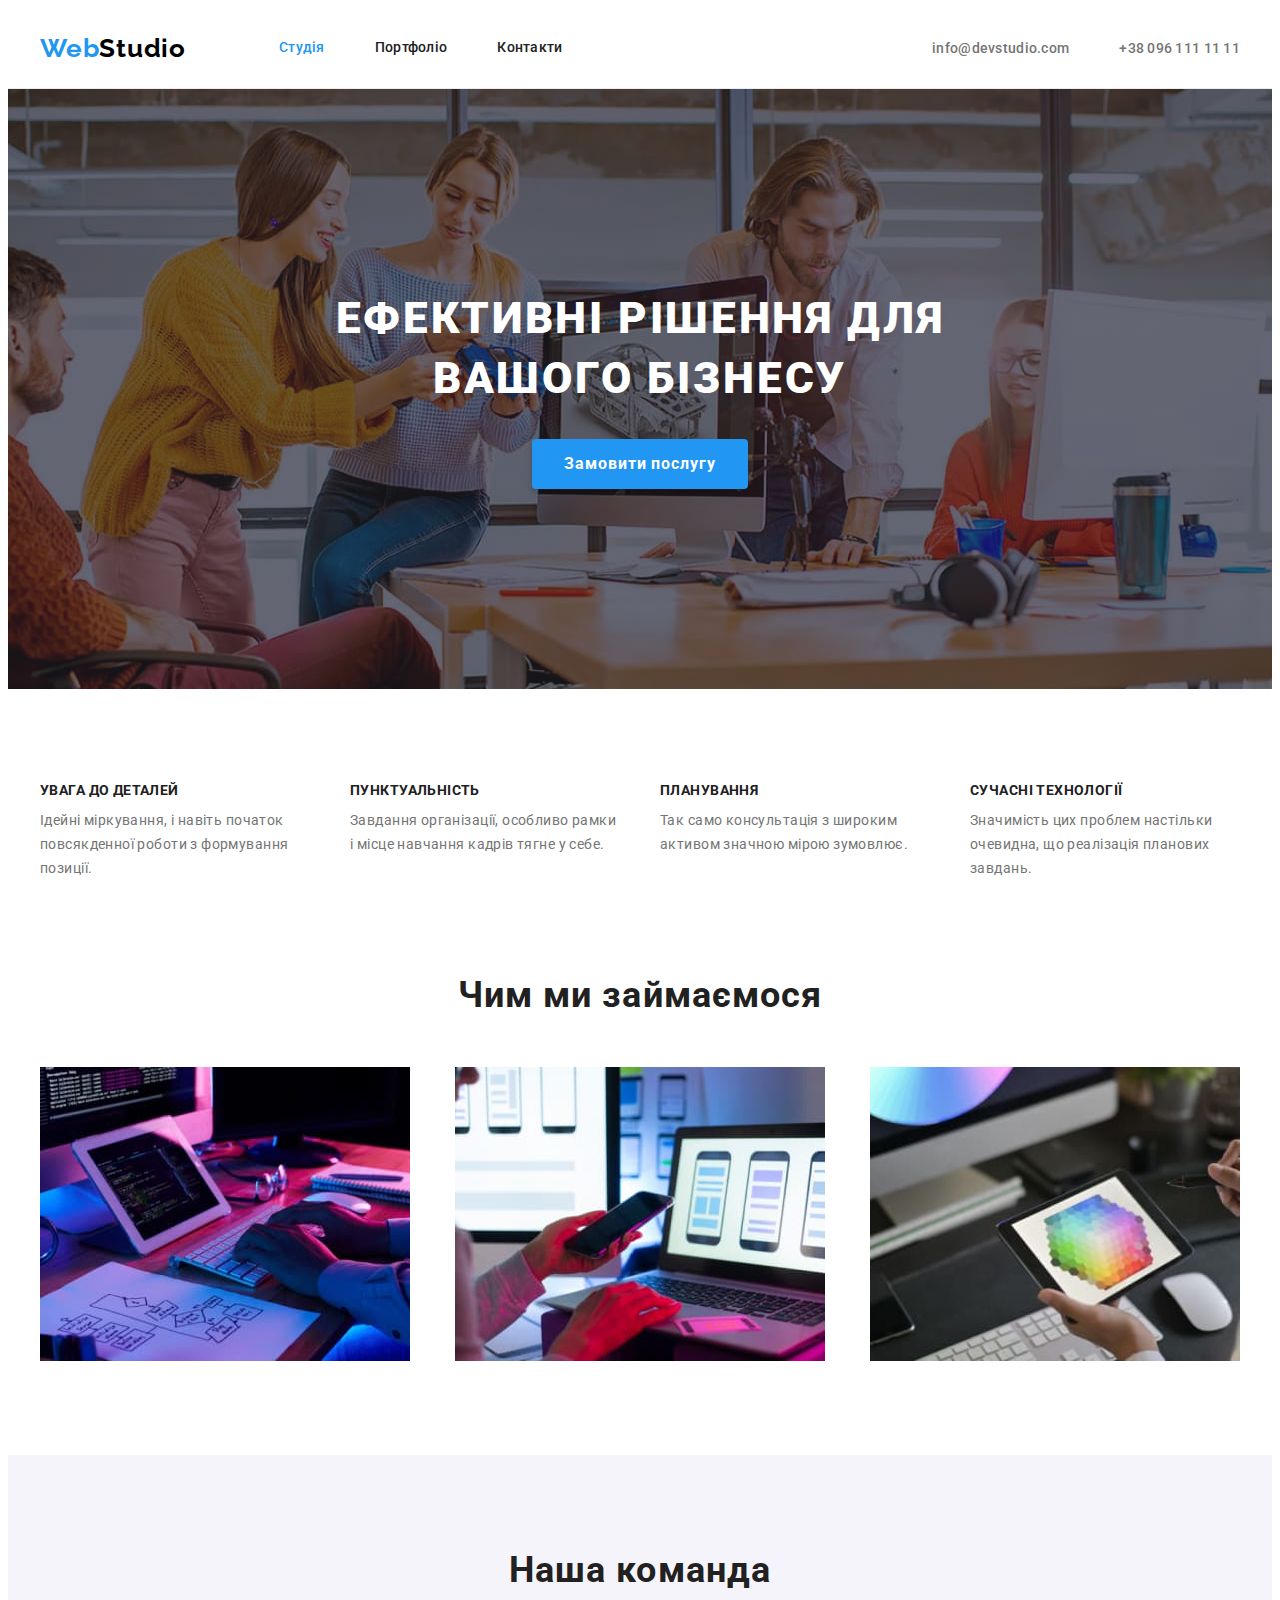
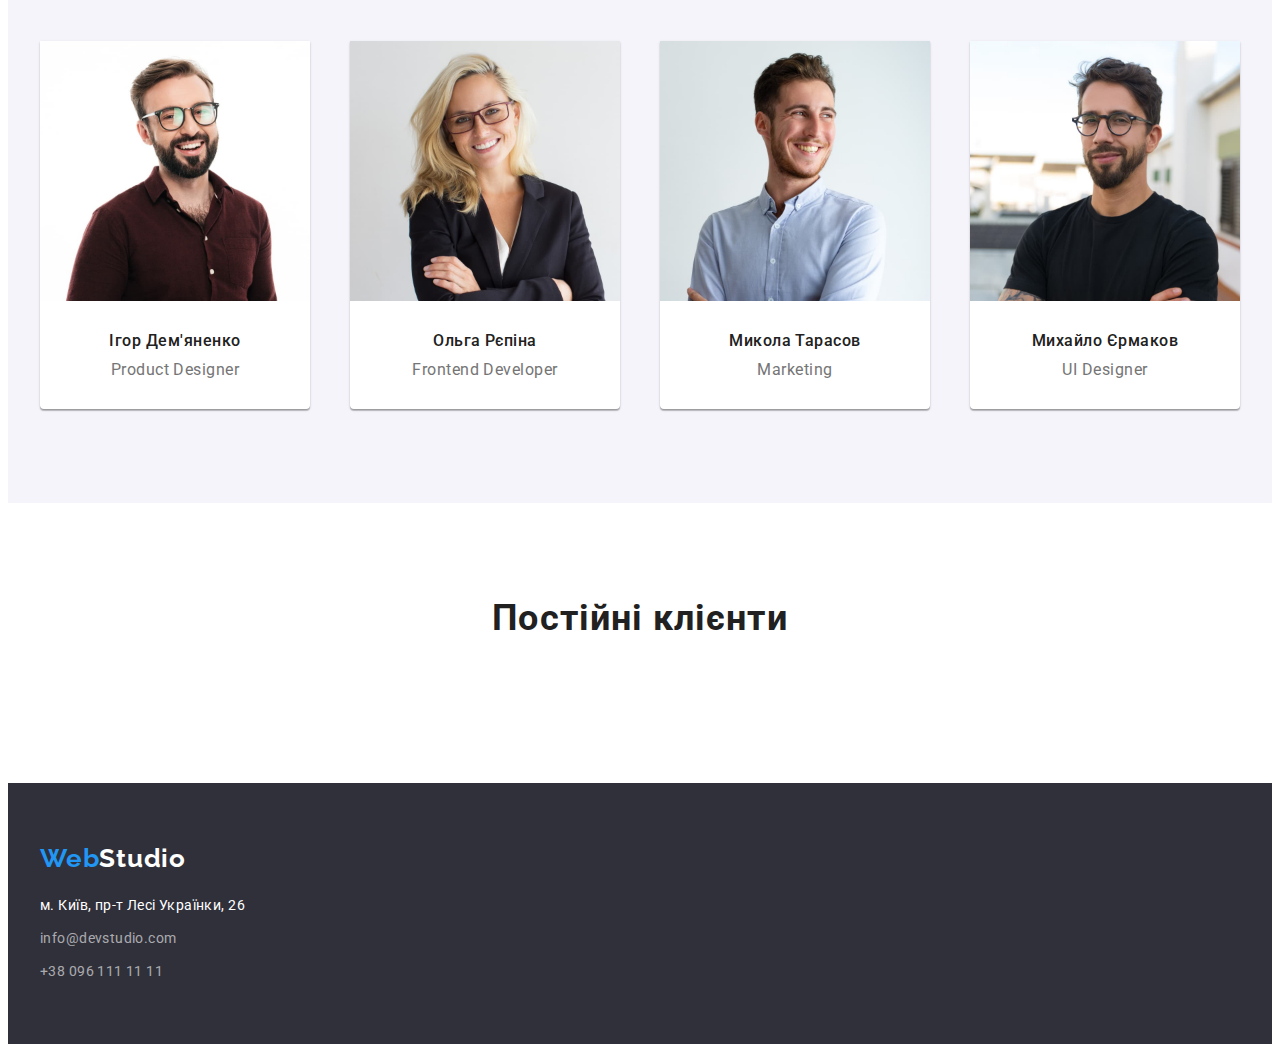
==== commit 23a9f14b: "sprite_svg" ====
--- a/index.html
+++ b/index.html
@@ -1,241 +1,182 @@
 <!DOCTYPE html>
 <html lang="uk">
-  <head>
-    <meta charset="UTF-8" />
-    <meta http-equiv="X-UA-Compatible" content="IE=edge" />
-    <meta name="viewport" content="width=device-width, initial-scale=1.0" />
-    <title>Студія</title>
-    <link rel="preconnect" href="https://fonts.googleapis.com" />
-    <link rel="preconnect" href="https://fonts.gstatic.com" crossorigin />
-    <link
-      href="https://fonts.googleapis.com/css2?family=Raleway:wght@700&family=Roboto:wght@400;500;700;900&display=swap"
-      rel="stylesheet" />
 
-    <link
-      rel="stylesheet"
-      href="https://cdnjs.cloudflare.com/ajax/libs/modern-normalize/1.1.0/modern-normalize.min.css"
-      integrity="sha512-wpPYUAdjBVSE4KJnH1VR1HeZfpl1ub8YT/NKx4PuQ5NmX2tKuGu6U/JRp5y+Y8XG2tV+wKQpNHVUX03MfMFn9Q=="
-      crossorigin="anonymous"
-      referrerpolicy="no-referrer" />
+<head>
+  <meta charset="UTF-8" />
+  <meta http-equiv="X-UA-Compatible" content="IE=edge" />
+  <meta name="viewport" content="width=device-width, initial-scale=1.0" />
+  <title>Студія</title>
+  <link rel="preconnect" href="https://fonts.googleapis.com" />
+  <link rel="preconnect" href="https://fonts.gstatic.com" crossorigin />
+  <link href="https://fonts.googleapis.com/css2?family=Raleway:wght@700&family=Roboto:wght@400;500;700;900&display=swap"
+    rel="stylesheet" />
 
-    <link rel="stylesheet" href="./css/styles.css" />
-  </head>
+  <link rel="stylesheet" href="https://cdnjs.cloudflare.com/ajax/libs/modern-normalize/1.1.0/modern-normalize.min.css"
+    integrity="sha512-wpPYUAdjBVSE4KJnH1VR1HeZfpl1ub8YT/NKx4PuQ5NmX2tKuGu6U/JRp5y+Y8XG2tV+wKQpNHVUX03MfMFn9Q=="
+    crossorigin="anonymous" referrerpolicy="no-referrer" />
 
-  <body>
-    <header class="page-header">
-      <div class="container">
-        <a href="./index.html" class="logo link-none"
-          >Web<span class="logo-header">Studio</span></a
-        >
-        <nav class="navigation">
-          <ul class="nav-list list-none">
-            <li class="item">
-              <a href="./index.html" class="current menu-link link-none"
-                >Студія</a
-              >
-            </li>
-            <li class="item">
-              <a href="./portfolio.html" class="menu-link link-none"
-                >Портфоліо</a
-              >
-            </li>
-            <li class="item">
-              <a href="" class="menu-link link-none">Контакти</a>
-            </li>
-          </ul>
-        </nav>
-        <ul class="list list-none">
+  <link rel="stylesheet" href="./css/styles.css" />
+</head>
+
+<body>
+  <header class="page-header">
+    <div class="container">
+      <a href="./index.html" class="logo link-none">Web<span class="logo-header">Studio</span></a>
+      <nav class="navigation">
+        <ul class="nav-list list-none">
           <li class="item">
-            <a href="mailto:info@devstudio.com" class="header-address link-none"
-              >info@devstudio.com</a
-            >
+            <a href="./index.html" class="current menu-link link-none">Студія</a>
           </li>
           <li class="item">
-            <a href="tel:+380961111111" class="header-address link-none"
-              >+38 096 111 11 11</a
-            >
+            <a href="./portfolio.html" class="menu-link link-none">Портфоліо</a>
+          </li>
+          <li class="item">
+            <a href="" class="menu-link link-none">Контакти</a>
+          </li>
+        </ul>
+      </nav>
+      <ul class="list list-none">
+        <li class="item">
+          <a href="mailto:info@devstudio.com" class="header-address link-none">info@devstudio.com</a>
+        </li>
+        <li class="item">
+          <a href="tel:+380961111111" class="header-address link-none">+38 096 111 11 11</a>
+        </li>
+      </ul>
+    </div>
+  </header>
+  <main class="all-background">
+    <!--Hero-->
+    <section class="hero">
+      <div class="hero-background">
+        <div class="container">
+          <h1 class="hero-title">Ефективні рішення для вашого бізнесу</h1>
+          <button type="button" class="btn">Замовити послугу</button>
+        </div>
+      </div>
+    </section>
+    <!--Advantages-->
+    <section class="section padding-blank">
+      <div class="container">
+        <h2 class="subject visually-hidden">Переваги</h2>
+        <ul class="adv-list list-none">
+          <li class="item">
+            <h3 class="heading">УВАГА ДО ДЕТАЛЕЙ</h3>
+            <p class="bs-txt">
+              Ідейні міркування, і навіть початок повсякденної роботи з
+              формування позиції.
+            </p>
+          </li>
+          <li class="item">
+            <h3 class="heading">ПУНКТУАЛЬНІСТЬ</h3>
+            <p class="bs-txt">
+              Завдання організації, особливо рамки і місце навчання кадрів
+              тягне у себе.
+            </p>
+          </li>
+          <li class="item">
+            <h3 class="heading">ПЛАНУВАННЯ</h3>
+            <p class="bs-txt">
+              Так само консультація з широким активом значною мірою зумовлює.
+            </p>
+          </li>
+          <li class="item">
+            <h3 class="heading">СУЧАСНІ ТЕХНОЛОГІЇ</h3>
+            <p class="bs-txt">
+              Значимість цих проблем настільки очевидна, що реалізація
+              планових завдань.
+            </p>
           </li>
         </ul>
       </div>
-    </header>
-    <main class="all-background">
-      <!--Hero-->
-      <section class="hero">
-        <div class="hero-background">
-          <div class="container">
-            <h1 class="hero-title">Ефективні рішення для вашого бізнесу</h1>
-            <button type="button" class="btn">Замовити послугу</button>
-          </div>
-        </div>
-      </section>
-      <!--Advantages-->
-      <section class="section padding_blank">
-        <div class="container">
-          <h2 class="subject visually-hidden">Переваги</h2>
-          <ul class="adv-list list-none">
-            <li class="item icon-antena">
-              <h3 class="heading">УВАГА ДО ДЕТАЛЕЙ</h3>
-              <p class="bs-txt">
-                Ідейні міркування, і навіть початок повсякденної роботи з
-                формування позиції.
-              </p>
-            </li>
-            <li class="item icon-clock">
-              <h3 class="heading">ПУНКТУАЛЬНІСТЬ</h3>
-              <p class="bs-txt">
-                Завдання організації, особливо рамки і місце навчання кадрів
-                тягне у себе.
-              </p>
-            </li>
-            <li class="item icon-diagram" >
-              <h3 class="heading">ПЛАНУВАННЯ</h3>
-              <p class="bs-txt">
-                Так само консультація з широким активом значною мірою зумовлює.
-              </p>
-            </li>
-            <li class="item icon-austronaut">
-              <h3 class="heading">СУЧАСНІ ТЕХНОЛОГІЇ</h3>
-              <p class="bs-txt">
-                Значимість цих проблем настільки очевидна, що реалізація
-                планових завдань.
-              </p>
-            </li>
-          </ul>
-        </div>
-      </section>
-      <!--What are we doing-->
-      <section class="section">
-        <div class="container">
-          <h2 class="subject">Чим ми займаємося</h2>
-          <ul class="do-list list-none">
-            <li class="item">
-              <img
-                class="picture"
-                src="./images/box1.jpg"
-                alt="Розробка програм"
-                width="370"
-                height="294" />
-            </li>
-            <li class="item">
-              <img
-                class="picture"
-                src="./images/box2.jpg"
-                alt="Дизайн та верстка"
-                width="370"
-                height="294" />
-            </li>
-            <li class="item">
-              <img
-                class="picture"
-                src="./images/box3.jpg"
-                alt="Створення оригінальних стилів"
-                width="370"
-                height="294" />
-            </li>
-          </ul>
-        </div>
-      </section>
-      <!--Our team-->
-      <section class="section team">
-        <div class="container">
-          <h2 class="subject">Наша команда</h2>
-          <ul class="team-list list-none">
-            <li class="item">
-              <a href="" class="link-none">
-                <img
-                  class="picture"
-                  src="./images/demianenko.jpg"
-                  alt="Дизайнер проекту Ігор Дем'яненко"
-                  width="270"
-                  height="260" />
-              </a>
-              <div class="foto-conteiner">
-                <h3 class="fio">Ігор Дем'яненко</h3>
-                <p class="txt" lang="en">Product Designer</p>
-              </div>
-            </li>
-            <li class="item">
-              <a href="" class="link-none">
-                <img
-                  class="picture"
-                  src="./images/repina.jpg"
-                  alt="Розробник Ольга Рєпіна"
-                  width="270"
-                  height="260" />
-              </a>
-              <div class="foto-conteiner">
-                <h3 class="fio">Ольга Рєпіна</h3>
-                <p class="txt" lang="en">Frontend Developer</p>
-              </div>
-            </li>
-            <li class="item">
-              <a href="" class="link-none">
-                <img
-                  class="picture"
-                  src="./images/tarasov.jpg"
-                  alt="Маркетолог Микола Тарасов"
-                  width="270"
-                  height="260" />
-              </a>
-              <div class="foto-conteiner">
-                <h3 class="fio">Микола Тарасов</h3>
-                <p class="txt" lang="en">Marketing</p>
-              </div>
-            </li>
-            <li class="item">
-              <a href="" class="link-none">
-                <img
-                  class="picture"
-                  src="./images/ermakov.jpg"
-                  alt="Дизайнер інтерфейсу Михайло Єрмаков"
-                  width="270"
-                  height="260" />
-              </a>
-              <div class="foto-conteiner">
-                <h3 class="fio">Михайло Єрмаков</h3>
-                <p class="txt" lang="en">UI Designer</p>
-              </div>
-            </li>
-          </ul>
-        </div>
-      </section>
-      <section class="section">
-        <div class="container">
-          <h2 class="subject">Постійні клієнти</h2>
-          <ul class="list-none">
-            <li>
-              <a href=""> </a>
-            </li>
-            <li></li>
-            <li></li>
-            <li></li>
-            <li></li>
-            <li></li>
-          </ul>
-        </div>
-      </section>
-    </main>
-    <footer class="page-footer">
+    </section>
+    <!--What are we doing-->
+    <section class="section">
       <div class="container">
-        <a href="./index.html" class="logo link-none"
-          >Web<span class="logo-footer">Studio</span></a
-        >
-        <address>
-          <p class="footer-text">м. Київ, пр-т Лесі Українки, 26</p>
-          <ul class="list-none">
-            <li class="item">
-              <a href="mailto:info@devstudio.com" class="footer-link link-none"
-                >info@devstudio.com</a
-              >
-            </li>
-            <li class="item">
-              <a href="tel:+380961111111" class="footer-link link-none"
-                >+38 096 111 11 11</a
-              >
-            </li>
-          </ul>
-        </address>
+        <h2 class="subject">Чим ми займаємося</h2>
+        <ul class="do-list list-none">
+          <li class="item">
+            <img class="picture" src="./images/box1.jpg" alt="Розробка програм" width="370" height="294" />
+          </li>
+          <li class="item">
+            <img class="picture" src="./images/box2.jpg" alt="Дизайн та верстка" width="370" height="294" />
+          </li>
+          <li class="item">
+            <img class="picture" src="./images/box3.jpg" alt="Створення оригінальних стилів" width="370" height="294" />
+          </li>
+        </ul>
       </div>
-    </footer>
-  </body>
-</html>
+    </section>
+    <!--Our team-->
+    <section class="section team">
+      <div class="container">
+        <h2 class="subject">Наша команда</h2>
+        <ul class="team-list list-none">
+          <li class="item">
+            <img class="picture" src="./images/demianenko.jpg" alt="Дизайнер проекту Ігор Дем'яненко" width="270"
+              height="260" />
+            <div class="foto-conteiner">
+              <h3 class="fio">Ігор Дем'яненко</h3>
+              <p class="txt" lang="en">Product Designer</p>
+            </div>
+          </li>
+          <li class="item">
+            <img class="picture" src="./images/repina.jpg" alt="Розробник Ольга Рєпіна" width="270" height="260" />
+            <div class="foto-conteiner">
+              <h3 class="fio">Ольга Рєпіна</h3>
+              <p class="txt" lang="en">Frontend Developer</p>
+            </div>
+          </li>
+          <li class="item">
+            <img class="picture" src="./images/tarasov.jpg" alt="Маркетолог Микола Тарасов" width="270" height="260" />
+            <div class="foto-conteiner">
+              <h3 class="fio">Микола Тарасов</h3>
+              <p class="txt" lang="en">Marketing</p>
+            </div>
+          </li>
+          <li class="item">
+            <img class="picture" src="./images/ermakov.jpg" alt="Дизайнер інтерфейсу Михайло Єрмаков" width="270"
+              height="260" />
+            <div class="foto-conteiner">
+              <h3 class="fio">Михайло Єрмаков</h3>
+              <p class="txt" lang="en">UI Designer</p>
+            </div>
+          </li>
+        </ul>
+      </div>
+    </section>
+    <section class="section">
+      <div class="container">
+        <h2 class="subject">Постійні клієнти</h2>
+        <ul class="list-none">
+          <li>
+            <a href=""> </a>
+          </li>
+          <li></li>
+          <li></li>
+          <li></li>
+          <li></li>
+          <li></li>
+        </ul>
+      </div>
+    </section>
+  </main>
+  <footer class="page-footer">
+    <div class="container">
+      <a href="./index.html" class="logo link-none">Web<span class="logo-footer">Studio</span></a>
+      <address>
+        <p class="footer-text">м. Київ, пр-т Лесі Українки, 26</p>
+        <ul class="list-none">
+          <li class="item">
+            <a href="mailto:info@devstudio.com" class="footer-link link-none">info@devstudio.com</a>
+          </li>
+          <li class="item">
+            <a href="tel:+380961111111" class="footer-link link-none">+38 096 111 11 11</a>
+          </li>
+        </ul>
+      </address>
+    </div>
+  </footer>
+</body>
+
+</html>--- a/css/styles.css
+++ b/css/styles.css
@@ -36,6 +36,9 @@
   --team-shadow: 0px 1px 3px rgba(0, 0, 0, 0.12),
     0px 1px 1px rgba(0, 0, 0, 0.14), 0px 2px 1px rgba(0, 0, 0, 0.2);
   --team-radius: 0px 0px 4px 4px;
+  /* card */
+  --card-shadow: 0px 1px 1px rgba(0, 0, 0, 0.12),
+    0px 4px 4px rgba(0, 0, 0, 0.06), 1px 4px 6px rgba(0, 0, 0, 0.16);
 }
 
 .list-none {
@@ -217,9 +220,9 @@
   background-position: center;
 }
 
-.hero > .container {
-  text-align: center;
-}
+/* .hero > .container {
+  text-align: center;
+} */
 
 .hero-title {
   max-width: 696px;
@@ -265,7 +268,7 @@
   background-color: var(--btn-background-color);
 }
 
-.section.padding_blank {
+.section.padding-blank {
   padding-bottom: 0;
 }
 
@@ -322,37 +325,6 @@
   color: var(--text-title-color);
 }
 
-.adv-list > .item::before {
-  width: 270px;
-  height: 120px;
-  margin-bottom: 30px;
-
-  content: '';
-
-  display: block;
-
-  background-color: #f5f4fa;
-  background-position: center;
-  /* background-repeat: no-repeat; */
-  border-radius: 4px;
-}
-
-.icon-antena::before {
-  background-image: url('..//images/antenna.svg');
-}
-
-.icon-clock::before {
-  background-image: url('..//images/clock.svg');
-}
-
-.icon-diagram::before {
-  background-image: url('..//images/diagram.svg');
-}
-
-.icon-austronaut::before {
-  background-image: url('..//images/astronaut.svg');
-}
-
 .adv-list,
 .do-list {
   display: flex;
@@ -407,6 +379,7 @@
   color: var(--btn-text-color);
   background-color: var(--btn-background-color);
 
+  min-width: 73px;
   padding: 6px 22px;
 
   border: var(--button-border);
@@ -447,6 +420,10 @@
   border-bottom: 1px solid #eeeeee;
 
   padding: 20px 24px;
+}
+
+.card-link:hover {
+  box-shadow: var(--card-shadow);
 }
 
 .card-caption {
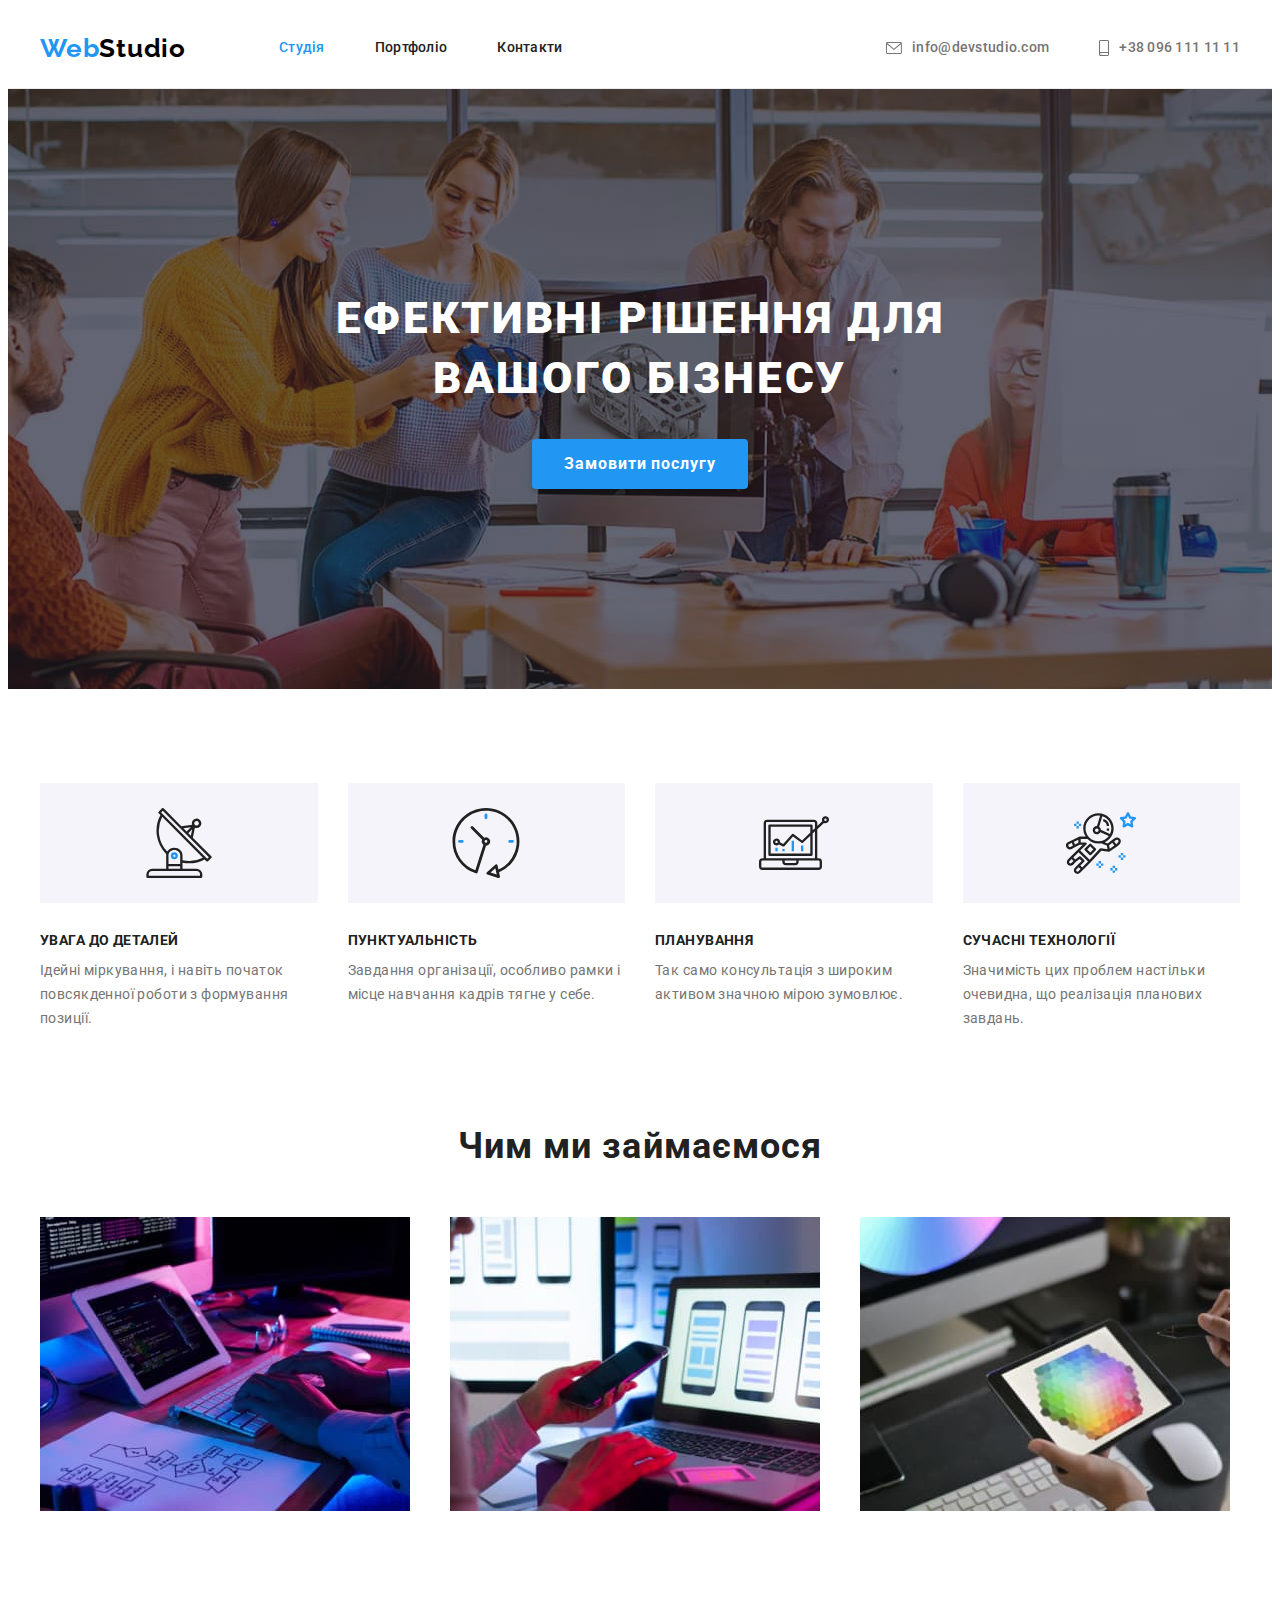
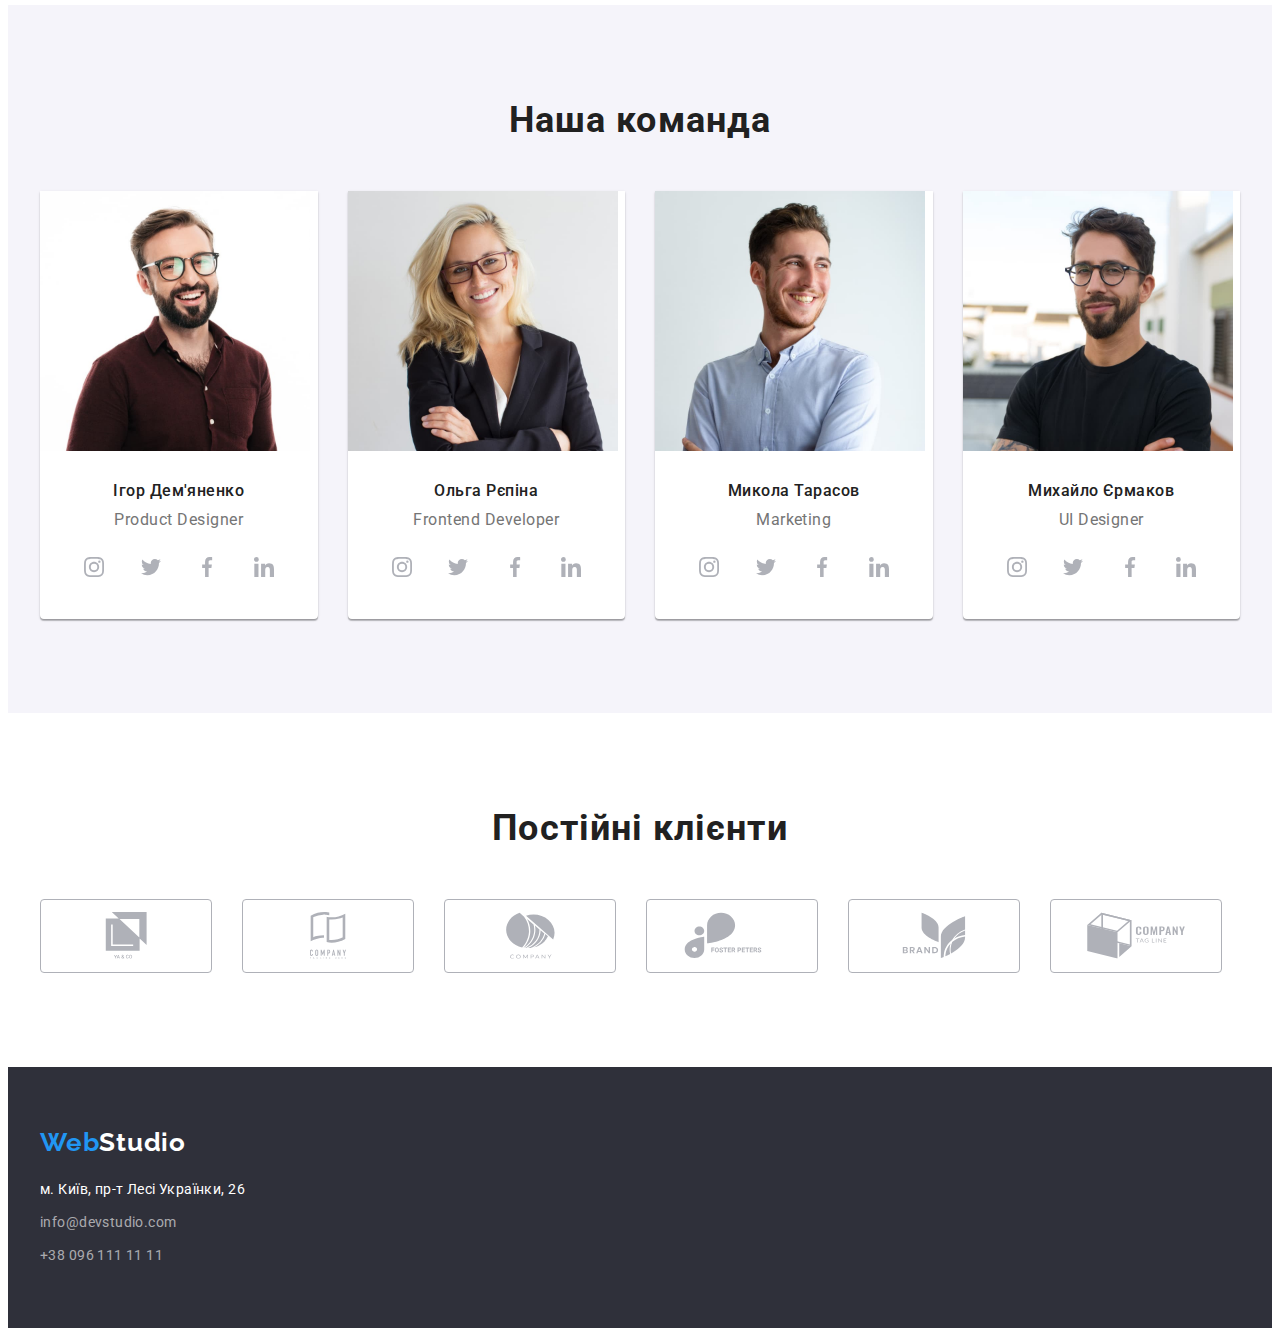
==== commit 87ff02f1: "Edit first page" ====
--- a/index.html
+++ b/index.html
@@ -37,10 +37,16 @@
       </nav>
       <ul class="list list-none">
         <li class="item">
-          <a href="mailto:info@devstudio.com" class="header-address link-none">info@devstudio.com</a>
+          <a href="mailto:info@devstudio.com" class="header-address link-none"><span class="span-link"><svg
+                class="header-svg" width="16" height="12">
+                <use href="./images/icons.svg#email"></use>
+              </svg></span><span class="link-second">info@devstudio.com</span></a>
         </li>
         <li class="item">
-          <a href="tel:+380961111111" class="header-address link-none">+38 096 111 11 11</a>
+          <a href="tel:+380961111111" class="header-address link-none"><span class="span-link"><svg class="header-svg"
+                width="10" height="16">
+                <use href="./images/icons.svg#smartphone"></use>
+              </svg></span><span class="link-second">+38 096 111 11 11</span></a>
         </li>
       </ul>
     </div>
@@ -61,6 +67,11 @@
         <h2 class="subject visually-hidden">Переваги</h2>
         <ul class="adv-list list-none">
           <li class="item">
+            <div class="adv-before">
+              <svg width="70" height="70">
+                <use href="./images/icons.svg#antenna"></use>
+              </svg>
+            </div>
             <h3 class="heading">УВАГА ДО ДЕТАЛЕЙ</h3>
             <p class="bs-txt">
               Ідейні міркування, і навіть початок повсякденної роботи з
@@ -68,6 +79,11 @@
             </p>
           </li>
           <li class="item">
+            <div class="adv-before">
+              <svg width="70" height="70">
+                <use href="./images/icons.svg#clock"></use>
+              </svg>
+            </div>
             <h3 class="heading">ПУНКТУАЛЬНІСТЬ</h3>
             <p class="bs-txt">
               Завдання організації, особливо рамки і місце навчання кадрів
@@ -75,12 +91,22 @@
             </p>
           </li>
           <li class="item">
+            <div class="adv-before">
+              <svg width="70" height="70">
+                <use href="./images/icons.svg#diagram"></use>
+              </svg>
+            </div>
             <h3 class="heading">ПЛАНУВАННЯ</h3>
             <p class="bs-txt">
               Так само консультація з широким активом значною мірою зумовлює.
             </p>
           </li>
           <li class="item">
+            <div class="adv-before">
+              <svg width="70" height="70">
+                <use href="./images/icons.svg#astronaut"></use>
+              </svg>
+            </div>
             <h3 class="heading">СУЧАСНІ ТЕХНОЛОГІЇ</h3>
             <p class="bs-txt">
               Значимість цих проблем настільки очевидна, що реалізація
@@ -118,6 +144,28 @@
             <div class="foto-conteiner">
               <h3 class="fio">Ігор Дем'яненко</h3>
               <p class="txt" lang="en">Product Designer</p>
+              <ul class="soc-list list-none">
+                <li><a class="soc-link" href="">
+                    <svg class="soc-svg">
+                      <use href="./images/icons.svg#instagram"></use>
+                    </svg>
+                  </a></li>
+                <li><a class="soc-link" href="">
+                    <svg class="soc-svg">
+                      <use href="./images/icons.svg#twitter"></use>
+                    </svg>
+                  </a></li>
+                <li><a class="soc-link" href="">
+                    <svg class="soc-svg">
+                      <use href="./images/icons.svg#facebook"></use>
+                    </svg>
+                  </a></li>
+                <li><a class="soc-link" href="">
+                    <svg class="soc-svg">
+                      <use href="./images/icons.svg#linkedin"></use>
+                    </svg>
+                  </a></li>
+              </ul>
             </div>
           </li>
           <li class="item">
@@ -125,6 +173,28 @@
             <div class="foto-conteiner">
               <h3 class="fio">Ольга Рєпіна</h3>
               <p class="txt" lang="en">Frontend Developer</p>
+              <ul class="soc-list list-none">
+                <li><a class="soc-link" href="">
+                    <svg class="soc-svg">
+                      <use href="./images/icons.svg#instagram"></use>
+                    </svg>
+                  </a></li>
+                <li><a class="soc-link" href="">
+                    <svg class="soc-svg">
+                      <use href="./images/icons.svg#twitter"></use>
+                    </svg>
+                  </a></li>
+                <li><a class="soc-link" href="">
+                    <svg class="soc-svg">
+                      <use href="./images/icons.svg#facebook"></use>
+                    </svg>
+                  </a></li>
+                <li><a class="soc-link" href="">
+                    <svg class="soc-svg">
+                      <use href="./images/icons.svg#linkedin"></use>
+                    </svg>
+                  </a></li>
+              </ul>
             </div>
           </li>
           <li class="item">
@@ -132,6 +202,28 @@
             <div class="foto-conteiner">
               <h3 class="fio">Микола Тарасов</h3>
               <p class="txt" lang="en">Marketing</p>
+              <ul class="soc-list list-none">
+                <li><a class="soc-link" href="">
+                    <svg class="soc-svg">
+                      <use href="./images/icons.svg#instagram"></use>
+                    </svg>
+                  </a></li>
+                <li><a class="soc-link" href="">
+                    <svg class="soc-svg">
+                      <use href="./images/icons.svg#twitter"></use>
+                    </svg>
+                  </a></li>
+                <li><a class="soc-link" href="">
+                    <svg class="soc-svg">
+                      <use href="./images/icons.svg#facebook"></use>
+                    </svg>
+                  </a></li>
+                <li><a class="soc-link" href="">
+                    <svg class="soc-svg">
+                      <use href="./images/icons.svg#linkedin"></use>
+                    </svg>
+                  </a></li>
+              </ul>
             </div>
           </li>
           <li class="item">
@@ -140,6 +232,28 @@
             <div class="foto-conteiner">
               <h3 class="fio">Михайло Єрмаков</h3>
               <p class="txt" lang="en">UI Designer</p>
+              <ul class="soc-list list-none">
+                <li><a class="soc-link" href="">
+                    <svg class="soc-svg">
+                      <use href="./images/icons.svg#instagram"></use>
+                    </svg>
+                  </a></li>
+                <li><a class="soc-link" href="">
+                    <svg class="soc-svg">
+                      <use href="./images/icons.svg#twitter"></use>
+                    </svg>
+                  </a></li>
+                <li><a class="soc-link" href="">
+                    <svg class="soc-svg">
+                      <use href="./images/icons.svg#facebook"></use>
+                    </svg>
+                  </a></li>
+                <li><a class="soc-link" href="">
+                    <svg class="soc-svg">
+                      <use href="./images/icons.svg#linkedin"></use>
+                    </svg>
+                  </a></li>
+              </ul>
             </div>
           </li>
         </ul>
@@ -148,15 +262,37 @@
     <section class="section">
       <div class="container">
         <h2 class="subject">Постійні клієнти</h2>
-        <ul class="list-none">
-          <li>
-            <a href=""> </a>
-          </li>
-          <li></li>
-          <li></li>
-          <li></li>
-          <li></li>
-          <li></li>
+        <ul class="clients-list list-none">
+          <li class="client-item">
+            <a class="client-link" href=""><svg class="client-svg">
+                <use href="./images/icons.svg#cmp1"></use>
+              </svg> </a>
+          </li>
+          <li class="client-item">
+            <a class="client-link" href=""><svg class="client-svg">
+                <use href="./images/icons.svg#cmp2"></use>
+              </svg> </a>
+          </li>
+          <li class="client-item">
+            <a class="client-link" href=""><svg class="client-svg">
+                <use href="./images/icons.svg#cmp3"></use>
+              </svg> </a>
+          </li>
+          <li class="client-item">
+            <a class="client-link" href=""><svg class="client-svg">
+                <use href="./images/icons.svg#cmp4"></use>
+              </svg> </a>
+          </li>
+          <li class="client-item">
+            <a class="client-link" href=""><svg class="client-svg">
+                <use href="./images/icons.svg#cmp5"></use>
+              </svg> </a>
+          </li>
+          <li class="client-item">
+            <a class="client-link" href=""><svg class="client-svg">
+                <use href="./images/icons.svg#cmp6"></use>
+              </svg> </a>
+          </li>
         </ul>
       </div>
     </section>
--- a/css/styles.css
+++ b/css/styles.css
@@ -39,6 +39,8 @@
   /* card */
   --card-shadow: 0px 1px 1px rgba(0, 0, 0, 0.12),
     0px 4px 4px rgba(0, 0, 0, 0.06), 1px 4px 6px rgba(0, 0, 0, 0.16);
+  /* svg */
+  --start-svg-color: #afb1b8;
 }
 
 .list-none {
@@ -86,8 +88,8 @@
 
 .picture {
   display: block;
-  /* max-width: 100%;
-  height: auto; */
+  max-width: 100%;
+  height: auto;
 }
 
 .container {
@@ -115,6 +117,7 @@
 .page-header .list {
   display: flex;
   margin-left: auto;
+  align-items: center;
 }
 
 .page-header .list > .item + .item {
@@ -181,16 +184,42 @@
 }
 
 .header-address {
+  display: flex;
+  align-items: center;
+
   font-weight: 500;
   line-height: 1.14;
   letter-spacing: 0.02em;
 
   color: var(--link-secondary-color);
+
+  padding-top: 32px;
+  padding-bottom: 32px;
 }
 
 .header-address:hover,
 .header-address:focus {
   color: var(--link-alternative-color);
+}
+
+.span-link {
+  display: inline-block;
+  margin-right: 10px;
+  line-height: 0;
+}
+
+.link-second {
+  display: inline-block;
+}
+
+.header-svg {
+  fill: currentColor;
+  /* var(--link-secondary-color); */
+}
+
+.header-address:hover .header-svg,
+.header-address:focus .header-svg {
+  fill: var(--link-alternative-color);
 }
 
 /* Section body index.html */
@@ -220,15 +249,9 @@
   background-position: center;
 }
 
-/* .hero > .container {
-  text-align: center;
-} */
-
 .hero-title {
   max-width: 696px;
   margin: 0 auto 30px auto;
-
-  /* margin-bottom: 30px; */
 
   font-weight: 900;
   font-size: 44px;
@@ -296,13 +319,12 @@
 
 .team-list .link-none {
   display: block;
-
-  /* margin-bottom: 30px; */
 }
 
 .foto-conteiner {
-  padding-top: 30px;
-  padding-bottom: 30px;
+  padding: 30px 32px;
+  /* padding-top: 30px;
+    padding-bottom: 30px; */
 }
 
 .fio {
@@ -319,6 +341,10 @@
   text-align: center;
 }
 
+.foto-conteiner > .txt {
+  margin-bottom: 16px;
+}
+
 .subject,
 .heading,
 .fio {
@@ -328,11 +354,25 @@
 .adv-list,
 .do-list {
   display: flex;
-  justify-content: space-between;
+  gap: var(--cart-gap);
 }
 
 .adv-list > .item {
-  width: 270px;
+  width: calc((100% - 3 * var(--cart-gap)) / 4);
+}
+
+.do-list > .item {
+  width: calc((100% - 2 * var(--cart-gap)) / 3);
+}
+
+.adv-before {
+  display: flex;
+  height: 120px;
+  margin-bottom: 30px;
+  justify-content: center;
+  align-items: center;
+
+  background-color: var(--team-background-color);
 }
 
 .team {
@@ -341,16 +381,72 @@
 
 .team-list {
   display: flex;
-  justify-content: space-between;
+  gap: var(--cart-gap);
 }
 
 .team-list > .item {
+  width: calc((100% - 3 * var(--cart-gap) / 4));
   background-color: var(--background-color);
 
   box-shadow: var(--team-shadow);
   border-radius: var(--team-radius);
-
-  /* padding-bottom: 30px; */
+}
+
+.soc-list {
+  display: flex;
+  justify-content: space-between;
+}
+
+.soc-svg {
+  display: block;
+  width: 20px;
+  height: 20px;
+  fill: var(--start-svg-color);
+}
+
+.soc-link {
+  display: flex;
+  width: 44px;
+  height: 44px;
+  border-radius: 50%;
+  justify-content: center;
+  align-items: center;
+}
+
+.soc-link:hover,
+.soc-link:focus {
+  background-color: var(--link-alternative-color);
+}
+
+.soc-link:hover .soc-svg,
+.soc-link:focus .soc-svg {
+  fill: var(--background-color);
+}
+
+/* section Clients */
+
+.clients-list {
+  display: flex;
+  gap: var(--cart-gap);
+}
+
+.client-item {
+}
+
+.client-link {
+  display: flex;
+  justify-content: center;
+  align-items: center;
+  width: 170px;
+  height: 72px;
+  border: 1px solid #afb1b8;
+  border-radius: 4px;
+}
+
+.client-svg {
+  display:block;
+  width: 65%;
+  height: 65%;
 }
 
 /* Section body portfolio.html */
@@ -398,16 +494,10 @@
   display: flex;
   flex-wrap: wrap;
   gap: var(--cart-gap);
-
-  /* margin-left: calc(-1 * var(--cart-gap));
-  margin-top: calc(-1 * var(--cart-gap)); */
 }
 
 .card-list > .item {
   flex-basis: calc((100% - var(--cart-gap) * 2) / 3);
-
-  /* margin-left: var(--cart-gap);
-  margin-top: var(--cart-gap); */
 }
 
 .card-list .link-none {
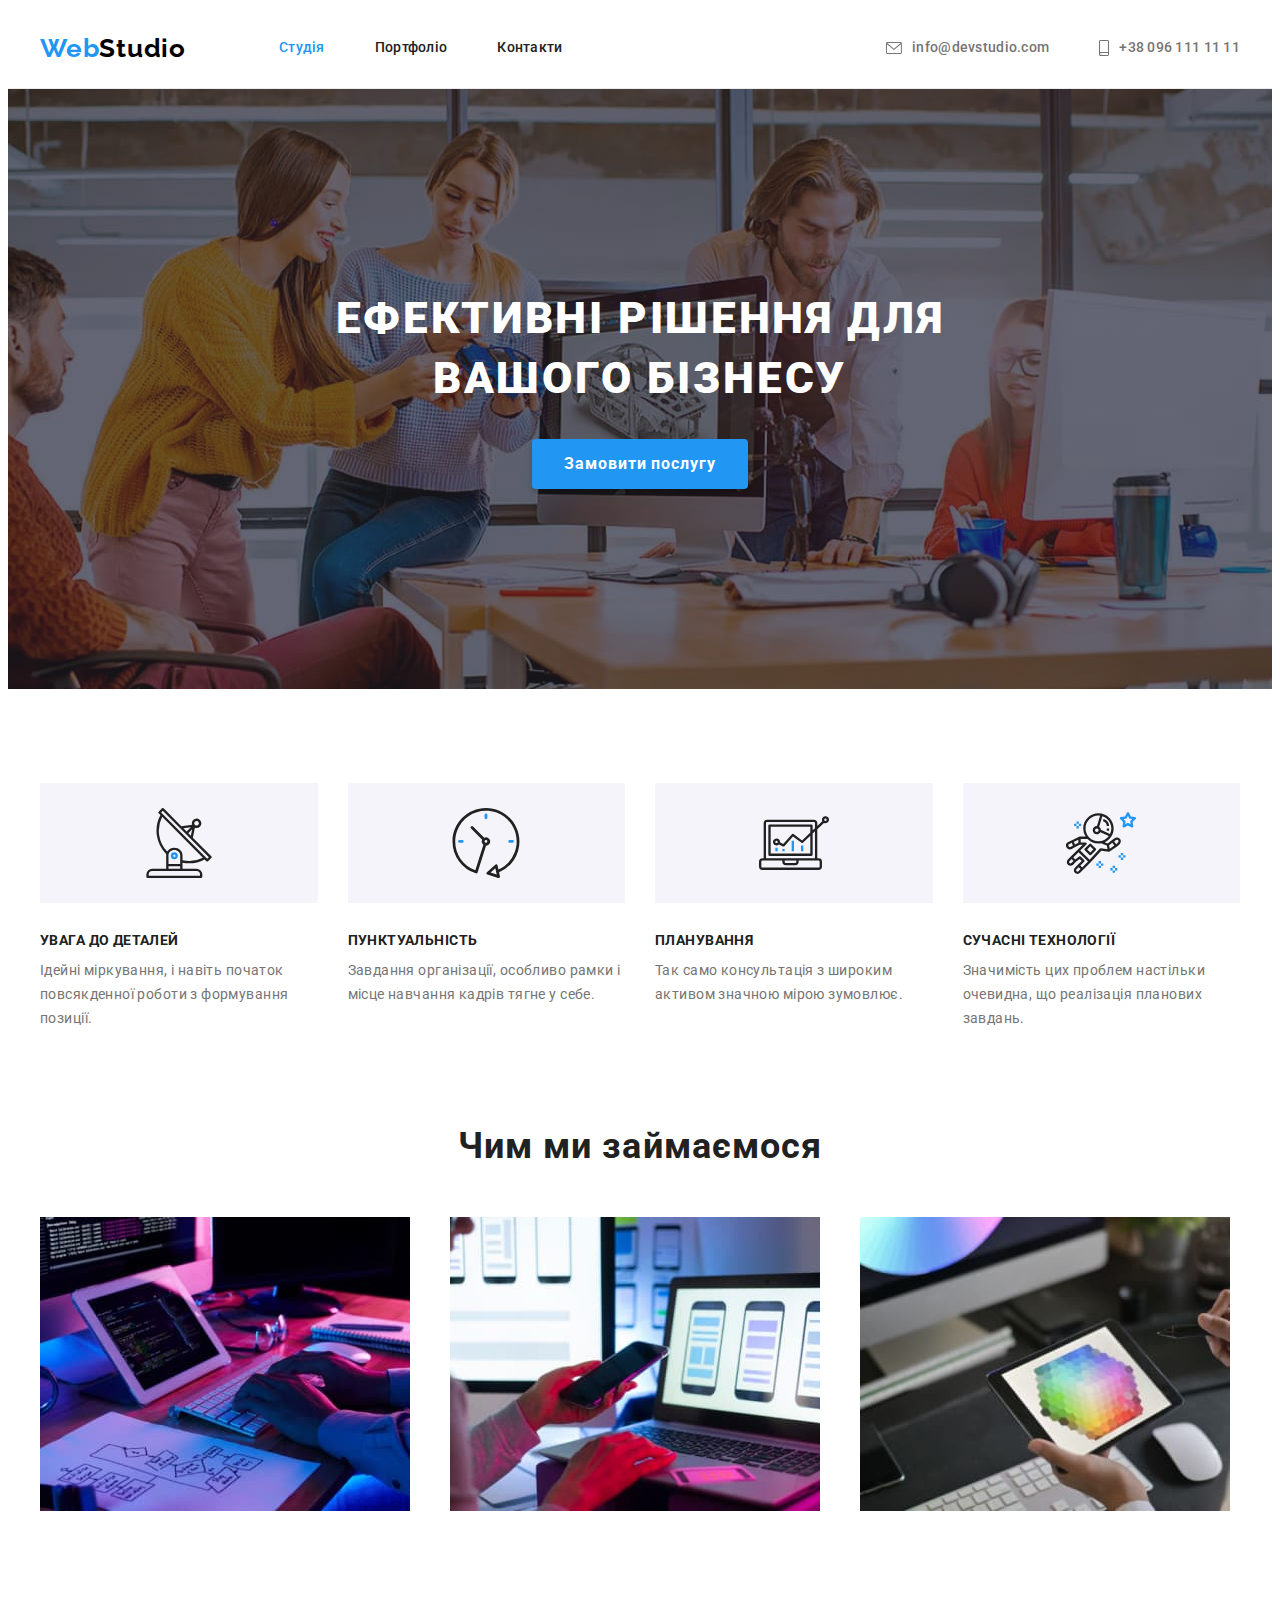
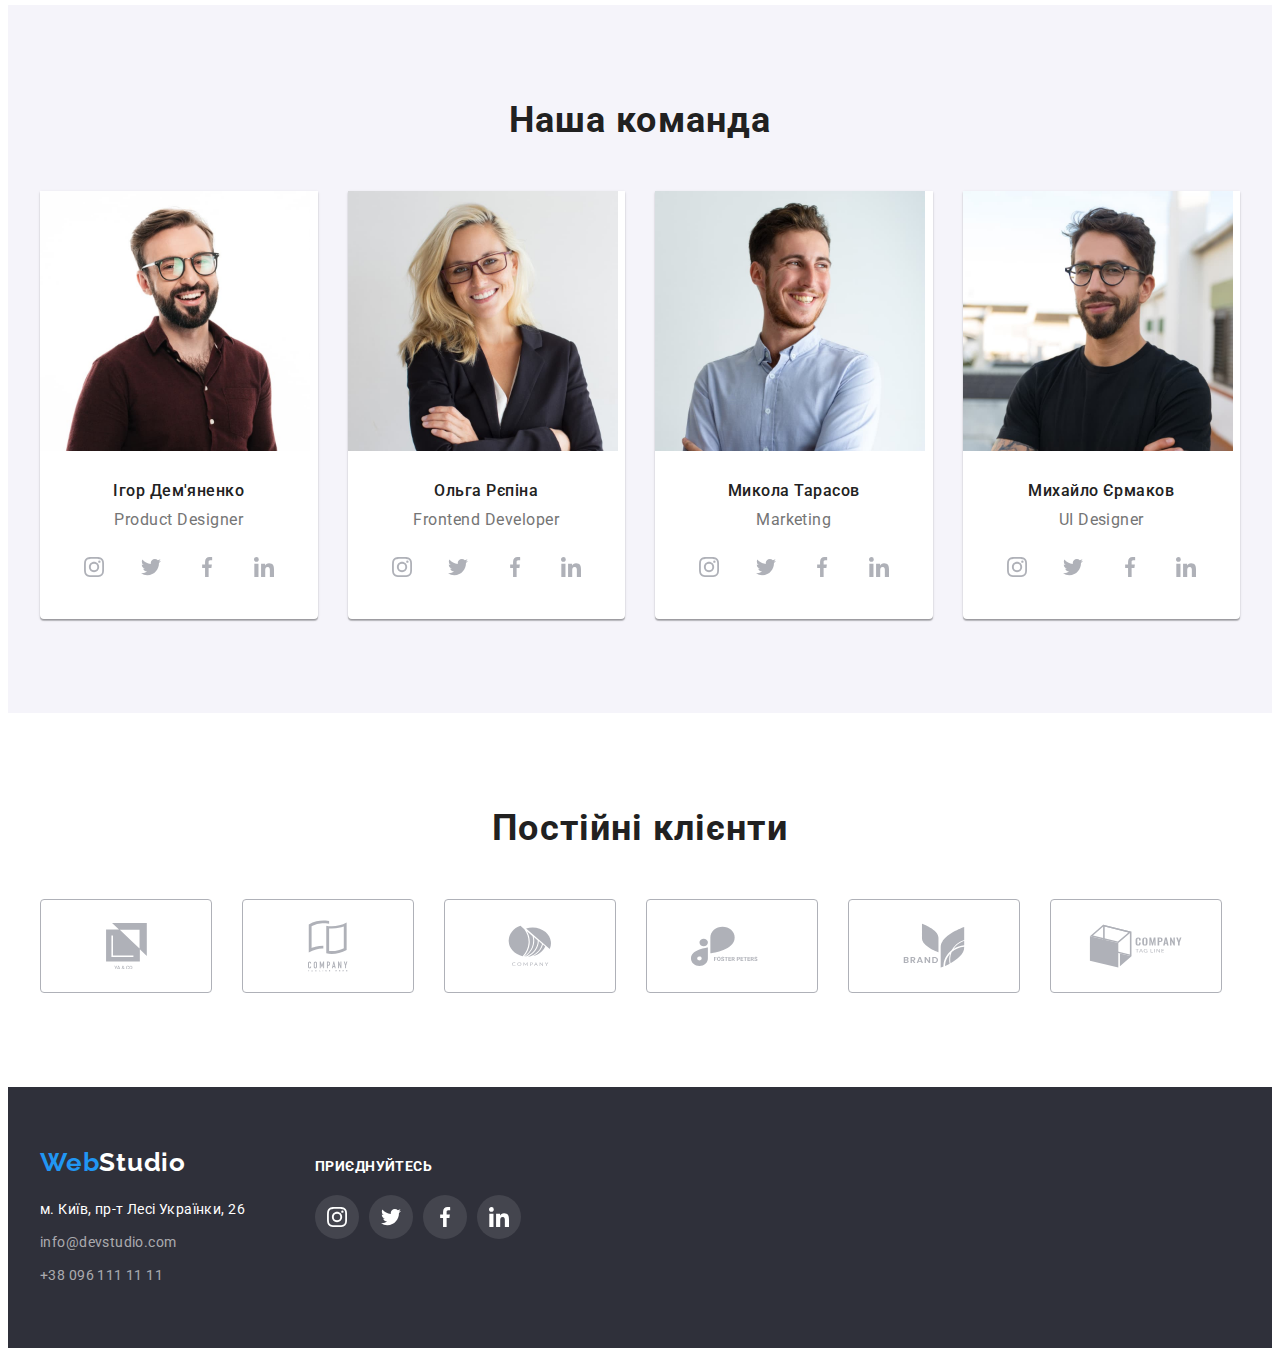
==== commit ec2bca71: "second edit" ====
--- a/index.html
+++ b/index.html
@@ -1,318 +1,451 @@
 <!DOCTYPE html>
 <html lang="uk">
+  <head>
+    <meta charset="UTF-8" />
+    <meta http-equiv="X-UA-Compatible" content="IE=edge" />
+    <meta name="viewport" content="width=device-width, initial-scale=1.0" />
+    <title>Студія</title>
+    <link rel="preconnect" href="https://fonts.googleapis.com" />
+    <link rel="preconnect" href="https://fonts.gstatic.com" crossorigin />
+    <link
+      href="https://fonts.googleapis.com/css2?family=Raleway:wght@700&family=Roboto:wght@400;500;700;900&display=swap"
+      rel="stylesheet" />
 
-<head>
-  <meta charset="UTF-8" />
-  <meta http-equiv="X-UA-Compatible" content="IE=edge" />
-  <meta name="viewport" content="width=device-width, initial-scale=1.0" />
-  <title>Студія</title>
-  <link rel="preconnect" href="https://fonts.googleapis.com" />
-  <link rel="preconnect" href="https://fonts.gstatic.com" crossorigin />
-  <link href="https://fonts.googleapis.com/css2?family=Raleway:wght@700&family=Roboto:wght@400;500;700;900&display=swap"
-    rel="stylesheet" />
+    <link
+      rel="stylesheet"
+      href="https://cdnjs.cloudflare.com/ajax/libs/modern-normalize/1.1.0/modern-normalize.min.css"
+      integrity="sha512-wpPYUAdjBVSE4KJnH1VR1HeZfpl1ub8YT/NKx4PuQ5NmX2tKuGu6U/JRp5y+Y8XG2tV+wKQpNHVUX03MfMFn9Q=="
+      crossorigin="anonymous"
+      referrerpolicy="no-referrer" />
 
-  <link rel="stylesheet" href="https://cdnjs.cloudflare.com/ajax/libs/modern-normalize/1.1.0/modern-normalize.min.css"
-    integrity="sha512-wpPYUAdjBVSE4KJnH1VR1HeZfpl1ub8YT/NKx4PuQ5NmX2tKuGu6U/JRp5y+Y8XG2tV+wKQpNHVUX03MfMFn9Q=="
-    crossorigin="anonymous" referrerpolicy="no-referrer" />
+    <link rel="stylesheet" href="./css/styles.css" />
+  </head>
 
-  <link rel="stylesheet" href="./css/styles.css" />
-</head>
-
-<body>
-  <header class="page-header">
-    <div class="container">
-      <a href="./index.html" class="logo link-none">Web<span class="logo-header">Studio</span></a>
-      <nav class="navigation">
-        <ul class="nav-list list-none">
+  <body>
+    <header class="page-header">
+      <div class="container">
+        <a href="./index.html" class="logo link-none"
+          >Web<span class="logo-header">Studio</span></a
+        >
+        <nav class="navigation">
+          <ul class="nav-list list-none">
+            <li class="item">
+              <a href="./index.html" class="current menu-link link-none"
+                >Студія</a
+              >
+            </li>
+            <li class="item">
+              <a href="./portfolio.html" class="menu-link link-none"
+                >Портфоліо</a
+              >
+            </li>
+            <li class="item">
+              <a href="" class="menu-link link-none">Контакти</a>
+            </li>
+          </ul>
+        </nav>
+        <ul class="list list-none">
           <li class="item">
-            <a href="./index.html" class="current menu-link link-none">Студія</a>
+            <a href="mailto:info@devstudio.com" class="header-address link-none"
+              ><span class="span-link"
+                ><svg class="header-svg" width="16" height="12">
+                  <use href="./images/icons.svg#email"></use></svg></span
+              ><span class="link-second">info@devstudio.com</span></a
+            >
           </li>
           <li class="item">
-            <a href="./portfolio.html" class="menu-link link-none">Портфоліо</a>
-          </li>
-          <li class="item">
-            <a href="" class="menu-link link-none">Контакти</a>
-          </li>
-        </ul>
-      </nav>
-      <ul class="list list-none">
-        <li class="item">
-          <a href="mailto:info@devstudio.com" class="header-address link-none"><span class="span-link"><svg
-                class="header-svg" width="16" height="12">
-                <use href="./images/icons.svg#email"></use>
-              </svg></span><span class="link-second">info@devstudio.com</span></a>
-        </li>
-        <li class="item">
-          <a href="tel:+380961111111" class="header-address link-none"><span class="span-link"><svg class="header-svg"
-                width="10" height="16">
-                <use href="./images/icons.svg#smartphone"></use>
-              </svg></span><span class="link-second">+38 096 111 11 11</span></a>
-        </li>
-      </ul>
-    </div>
-  </header>
-  <main class="all-background">
-    <!--Hero-->
-    <section class="hero">
-      <div class="hero-background">
-        <div class="container">
-          <h1 class="hero-title">Ефективні рішення для вашого бізнесу</h1>
-          <button type="button" class="btn">Замовити послугу</button>
-        </div>
-      </div>
-    </section>
-    <!--Advantages-->
-    <section class="section padding-blank">
-      <div class="container">
-        <h2 class="subject visually-hidden">Переваги</h2>
-        <ul class="adv-list list-none">
-          <li class="item">
-            <div class="adv-before">
-              <svg width="70" height="70">
-                <use href="./images/icons.svg#antenna"></use>
-              </svg>
-            </div>
-            <h3 class="heading">УВАГА ДО ДЕТАЛЕЙ</h3>
-            <p class="bs-txt">
-              Ідейні міркування, і навіть початок повсякденної роботи з
-              формування позиції.
-            </p>
-          </li>
-          <li class="item">
-            <div class="adv-before">
-              <svg width="70" height="70">
-                <use href="./images/icons.svg#clock"></use>
-              </svg>
-            </div>
-            <h3 class="heading">ПУНКТУАЛЬНІСТЬ</h3>
-            <p class="bs-txt">
-              Завдання організації, особливо рамки і місце навчання кадрів
-              тягне у себе.
-            </p>
-          </li>
-          <li class="item">
-            <div class="adv-before">
-              <svg width="70" height="70">
-                <use href="./images/icons.svg#diagram"></use>
-              </svg>
-            </div>
-            <h3 class="heading">ПЛАНУВАННЯ</h3>
-            <p class="bs-txt">
-              Так само консультація з широким активом значною мірою зумовлює.
-            </p>
-          </li>
-          <li class="item">
-            <div class="adv-before">
-              <svg width="70" height="70">
-                <use href="./images/icons.svg#astronaut"></use>
-              </svg>
-            </div>
-            <h3 class="heading">СУЧАСНІ ТЕХНОЛОГІЇ</h3>
-            <p class="bs-txt">
-              Значимість цих проблем настільки очевидна, що реалізація
-              планових завдань.
-            </p>
+            <a href="tel:+380961111111" class="header-address link-none"
+              ><span class="span-link"
+                ><svg class="header-svg" width="10" height="16">
+                  <use href="./images/icons.svg#smartphone"></use></svg></span
+              ><span class="link-second">+38 096 111 11 11</span></a
+            >
           </li>
         </ul>
       </div>
-    </section>
-    <!--What are we doing-->
-    <section class="section">
+    </header>
+    <main class="all-background">
+      <!--Hero-->
+      <section class="hero">
+        <div class="hero-background">
+          <div class="container">
+            <h1 class="hero-title">Ефективні рішення для вашого бізнесу</h1>
+            <button type="button" class="btn">Замовити послугу</button>
+          </div>
+        </div>
+      </section>
+      <!--Advantages-->
+      <section class="section padding-blank">
+        <div class="container">
+          <h2 class="subject visually-hidden">Переваги</h2>
+          <ul class="adv-list list-none">
+            <li class="item">
+              <div class="adv-before">
+                <svg width="70" height="70">
+                  <use href="./images/icons.svg#antenna"></use>
+                </svg>
+              </div>
+              <h3 class="heading">УВАГА ДО ДЕТАЛЕЙ</h3>
+              <p class="bs-txt">
+                Ідейні міркування, і навіть початок повсякденної роботи з
+                формування позиції.
+              </p>
+            </li>
+            <li class="item">
+              <div class="adv-before">
+                <svg width="70" height="70">
+                  <use href="./images/icons.svg#clock"></use>
+                </svg>
+              </div>
+              <h3 class="heading">ПУНКТУАЛЬНІСТЬ</h3>
+              <p class="bs-txt">
+                Завдання організації, особливо рамки і місце навчання кадрів
+                тягне у себе.
+              </p>
+            </li>
+            <li class="item">
+              <div class="adv-before">
+                <svg width="70" height="70">
+                  <use href="./images/icons.svg#diagram"></use>
+                </svg>
+              </div>
+              <h3 class="heading">ПЛАНУВАННЯ</h3>
+              <p class="bs-txt">
+                Так само консультація з широким активом значною мірою зумовлює.
+              </p>
+            </li>
+            <li class="item">
+              <div class="adv-before">
+                <svg width="70" height="70">
+                  <use href="./images/icons.svg#astronaut"></use>
+                </svg>
+              </div>
+              <h3 class="heading">СУЧАСНІ ТЕХНОЛОГІЇ</h3>
+              <p class="bs-txt">
+                Значимість цих проблем настільки очевидна, що реалізація
+                планових завдань.
+              </p>
+            </li>
+          </ul>
+        </div>
+      </section>
+      <!--What are we doing-->
+      <section class="section">
+        <div class="container">
+          <h2 class="subject">Чим ми займаємося</h2>
+          <ul class="do-list list-none">
+            <li class="item">
+              <img
+                class="picture"
+                src="./images/box1.jpg"
+                alt="Розробка програм"
+                width="370"
+                height="294" />
+            </li>
+            <li class="item">
+              <img
+                class="picture"
+                src="./images/box2.jpg"
+                alt="Дизайн та верстка"
+                width="370"
+                height="294" />
+            </li>
+            <li class="item">
+              <img
+                class="picture"
+                src="./images/box3.jpg"
+                alt="Створення оригінальних стилів"
+                width="370"
+                height="294" />
+            </li>
+          </ul>
+        </div>
+      </section>
+      <!--Our team-->
+      <section class="section team">
+        <div class="container">
+          <h2 class="subject">Наша команда</h2>
+          <ul class="team-list list-none">
+            <li class="item">
+              <img
+                class="picture"
+                src="./images/demianenko.jpg"
+                alt="Дизайнер проекту Ігор Дем'яненко"
+                width="270"
+                height="260" />
+              <div class="foto-conteiner">
+                <h3 class="fio">Ігор Дем'яненко</h3>
+                <p class="txt" lang="en">Product Designer</p>
+                <ul class="soc-list list-none">
+                  <li>
+                    <a class="soc-link" href="">
+                      <svg class="soc-svg">
+                        <use href="./images/icons.svg#instagram"></use>
+                      </svg>
+                    </a>
+                  </li>
+                  <li>
+                    <a class="soc-link" href="">
+                      <svg class="soc-svg">
+                        <use href="./images/icons.svg#twitter"></use>
+                      </svg>
+                    </a>
+                  </li>
+                  <li>
+                    <a class="soc-link" href="">
+                      <svg class="soc-svg">
+                        <use href="./images/icons.svg#facebook"></use>
+                      </svg>
+                    </a>
+                  </li>
+                  <li>
+                    <a class="soc-link" href="">
+                      <svg class="soc-svg">
+                        <use href="./images/icons.svg#linkedin"></use>
+                      </svg>
+                    </a>
+                  </li>
+                </ul>
+              </div>
+            </li>
+            <li class="item">
+              <img
+                class="picture"
+                src="./images/repina.jpg"
+                alt="Розробник Ольга Рєпіна"
+                width="270"
+                height="260" />
+              <div class="foto-conteiner">
+                <h3 class="fio">Ольга Рєпіна</h3>
+                <p class="txt" lang="en">Frontend Developer</p>
+                <ul class="soc-list list-none">
+                  <li>
+                    <a class="soc-link" href="">
+                      <svg class="soc-svg">
+                        <use href="./images/icons.svg#instagram"></use>
+                      </svg>
+                    </a>
+                  </li>
+                  <li>
+                    <a class="soc-link" href="">
+                      <svg class="soc-svg">
+                        <use href="./images/icons.svg#twitter"></use>
+                      </svg>
+                    </a>
+                  </li>
+                  <li>
+                    <a class="soc-link" href="">
+                      <svg class="soc-svg">
+                        <use href="./images/icons.svg#facebook"></use>
+                      </svg>
+                    </a>
+                  </li>
+                  <li>
+                    <a class="soc-link" href="">
+                      <svg class="soc-svg">
+                        <use href="./images/icons.svg#linkedin"></use>
+                      </svg>
+                    </a>
+                  </li>
+                </ul>
+              </div>
+            </li>
+            <li class="item">
+              <img
+                class="picture"
+                src="./images/tarasov.jpg"
+                alt="Маркетолог Микола Тарасов"
+                width="270"
+                height="260" />
+              <div class="foto-conteiner">
+                <h3 class="fio">Микола Тарасов</h3>
+                <p class="txt" lang="en">Marketing</p>
+                <ul class="soc-list list-none">
+                  <li>
+                    <a class="soc-link" href="">
+                      <svg class="soc-svg">
+                        <use href="./images/icons.svg#instagram"></use>
+                      </svg>
+                    </a>
+                  </li>
+                  <li>
+                    <a class="soc-link" href="">
+                      <svg class="soc-svg">
+                        <use href="./images/icons.svg#twitter"></use>
+                      </svg>
+                    </a>
+                  </li>
+                  <li>
+                    <a class="soc-link" href="">
+                      <svg class="soc-svg">
+                        <use href="./images/icons.svg#facebook"></use>
+                      </svg>
+                    </a>
+                  </li>
+                  <li>
+                    <a class="soc-link" href="">
+                      <svg class="soc-svg">
+                        <use href="./images/icons.svg#linkedin"></use>
+                      </svg>
+                    </a>
+                  </li>
+                </ul>
+              </div>
+            </li>
+            <li class="item">
+              <img
+                class="picture"
+                src="./images/ermakov.jpg"
+                alt="Дизайнер інтерфейсу Михайло Єрмаков"
+                width="270"
+                height="260" />
+              <div class="foto-conteiner">
+                <h3 class="fio">Михайло Єрмаков</h3>
+                <p class="txt" lang="en">UI Designer</p>
+                <ul class="soc-list list-none">
+                  <li>
+                    <a class="soc-link" href="">
+                      <svg class="soc-svg">
+                        <use href="./images/icons.svg#instagram"></use>
+                      </svg>
+                    </a>
+                  </li>
+                  <li>
+                    <a class="soc-link" href="">
+                      <svg class="soc-svg">
+                        <use href="./images/icons.svg#twitter"></use>
+                      </svg>
+                    </a>
+                  </li>
+                  <li>
+                    <a class="soc-link" href="">
+                      <svg class="soc-svg">
+                        <use href="./images/icons.svg#facebook"></use>
+                      </svg>
+                    </a>
+                  </li>
+                  <li>
+                    <a class="soc-link" href="">
+                      <svg class="soc-svg">
+                        <use href="./images/icons.svg#linkedin"></use>
+                      </svg>
+                    </a>
+                  </li>
+                </ul>
+              </div>
+            </li>
+          </ul>
+        </div>
+      </section>
+      <section class="section">
+        <div class="container">
+          <h2 class="subject">Постійні клієнти</h2>
+          <ul class="clients-list list-none">
+            <li class="client-item">
+              <a class="client-link" href=""
+                ><svg class="client-svg" width="41" height="46.7">
+                  <use href="./images/icons.svg#cmp1"></use>
+                </svg>
+              </a>
+            </li>
+            <li class="client-item">
+              <a class="client-link" href=""
+                ><svg class="client-svg" width="40" height="52">
+                  <use href="./images/icons.svg#cmp2"></use>
+                </svg>
+              </a>
+            </li>
+            <li class="client-item">
+              <a class="client-link" href=""
+                ><svg class="client-svg" width="43.46" height="41.18">
+                  <use href="./images/icons.svg#cmp3"></use>
+                </svg>
+              </a>
+            </li>
+            <li class="client-item">
+              <a class="client-link" href=""
+                ><svg class="client-svg" width="84.44" height="40.62">
+                  <use href="./images/icons.svg#cmp4"></use>
+                </svg>
+              </a>
+            </li>
+            <li class="client-item">
+              <a class="client-link" href=""
+                ><svg class="client-svg" width="62.54" height="45.43">
+                  <use href="./images/icons.svg#cmp5"></use>
+                </svg>
+              </a>
+            </li>
+            <li class="client-item">
+              <a class="client-link" href=""
+                ><svg class="client-svg" width="93.79" height="43.93">
+                  <use href="./images/icons.svg#cmp6"></use>
+                </svg>
+              </a>
+            </li>
+          </ul>
+        </div>
+      </section>
+    </main>
+    <footer class="page-footer">
+      <h2 class="visually-hidden">Футер</h2>
       <div class="container">
-        <h2 class="subject">Чим ми займаємося</h2>
-        <ul class="do-list list-none">
-          <li class="item">
-            <img class="picture" src="./images/box1.jpg" alt="Розробка програм" width="370" height="294" />
-          </li>
-          <li class="item">
-            <img class="picture" src="./images/box2.jpg" alt="Дизайн та верстка" width="370" height="294" />
-          </li>
-          <li class="item">
-            <img class="picture" src="./images/box3.jpg" alt="Створення оригінальних стилів" width="370" height="294" />
-          </li>
-        </ul>
+        <div class="footer-info">
+          <a href="./index.html" class="logo link-none"
+            >Web<span class="logo-footer">Studio</span></a
+          >
+          <address>
+            <p class="footer-text">м. Київ, пр-т Лесі Українки, 26</p>
+            <ul class="list-none">
+              <li class="item">
+                <a
+                  href="mailto:info@devstudio.com"
+                  class="footer-link link-none"
+                  >info@devstudio.com</a
+                >
+              </li>
+              <li class="item">
+                <a href="tel:+380961111111" class="footer-link link-none"
+                  >+38 096 111 11 11</a
+                >
+              </li>
+            </ul>
+          </address>
+        </div>
+        <div class="connect">
+          <h3 class="title">Приєднуйтесь</h3>
+          <ul class="connect-list list-none">
+            <li>
+              <a class="soc-link connect-link" href="">
+                <svg class="soc-svg">
+                  <use href="./images/icons.svg#instagram"></use>
+                </svg>
+              </a>
+            </li>
+            <li>
+              <a class="soc-link connect-link" href="">
+                <svg class="soc-svg">
+                  <use href="./images/icons.svg#twitter"></use>
+                </svg>
+              </a>
+            </li>
+            <li>
+              <a class="soc-link connect-link" href="">
+                <svg class="soc-svg">
+                  <use href="./images/icons.svg#facebook"></use>
+                </svg>
+              </a>
+            </li>
+            <li>
+              <a class="soc-link connect-link" href="">
+                <svg class="soc-svg">
+                  <use href="./images/icons.svg#linkedin"></use>
+                </svg>
+              </a>
+            </li>
+          </ul>
+        </div>
       </div>
-    </section>
-    <!--Our team-->
-    <section class="section team">
-      <div class="container">
-        <h2 class="subject">Наша команда</h2>
-        <ul class="team-list list-none">
-          <li class="item">
-            <img class="picture" src="./images/demianenko.jpg" alt="Дизайнер проекту Ігор Дем'яненко" width="270"
-              height="260" />
-            <div class="foto-conteiner">
-              <h3 class="fio">Ігор Дем'яненко</h3>
-              <p class="txt" lang="en">Product Designer</p>
-              <ul class="soc-list list-none">
-                <li><a class="soc-link" href="">
-                    <svg class="soc-svg">
-                      <use href="./images/icons.svg#instagram"></use>
-                    </svg>
-                  </a></li>
-                <li><a class="soc-link" href="">
-                    <svg class="soc-svg">
-                      <use href="./images/icons.svg#twitter"></use>
-                    </svg>
-                  </a></li>
-                <li><a class="soc-link" href="">
-                    <svg class="soc-svg">
-                      <use href="./images/icons.svg#facebook"></use>
-                    </svg>
-                  </a></li>
-                <li><a class="soc-link" href="">
-                    <svg class="soc-svg">
-                      <use href="./images/icons.svg#linkedin"></use>
-                    </svg>
-                  </a></li>
-              </ul>
-            </div>
-          </li>
-          <li class="item">
-            <img class="picture" src="./images/repina.jpg" alt="Розробник Ольга Рєпіна" width="270" height="260" />
-            <div class="foto-conteiner">
-              <h3 class="fio">Ольга Рєпіна</h3>
-              <p class="txt" lang="en">Frontend Developer</p>
-              <ul class="soc-list list-none">
-                <li><a class="soc-link" href="">
-                    <svg class="soc-svg">
-                      <use href="./images/icons.svg#instagram"></use>
-                    </svg>
-                  </a></li>
-                <li><a class="soc-link" href="">
-                    <svg class="soc-svg">
-                      <use href="./images/icons.svg#twitter"></use>
-                    </svg>
-                  </a></li>
-                <li><a class="soc-link" href="">
-                    <svg class="soc-svg">
-                      <use href="./images/icons.svg#facebook"></use>
-                    </svg>
-                  </a></li>
-                <li><a class="soc-link" href="">
-                    <svg class="soc-svg">
-                      <use href="./images/icons.svg#linkedin"></use>
-                    </svg>
-                  </a></li>
-              </ul>
-            </div>
-          </li>
-          <li class="item">
-            <img class="picture" src="./images/tarasov.jpg" alt="Маркетолог Микола Тарасов" width="270" height="260" />
-            <div class="foto-conteiner">
-              <h3 class="fio">Микола Тарасов</h3>
-              <p class="txt" lang="en">Marketing</p>
-              <ul class="soc-list list-none">
-                <li><a class="soc-link" href="">
-                    <svg class="soc-svg">
-                      <use href="./images/icons.svg#instagram"></use>
-                    </svg>
-                  </a></li>
-                <li><a class="soc-link" href="">
-                    <svg class="soc-svg">
-                      <use href="./images/icons.svg#twitter"></use>
-                    </svg>
-                  </a></li>
-                <li><a class="soc-link" href="">
-                    <svg class="soc-svg">
-                      <use href="./images/icons.svg#facebook"></use>
-                    </svg>
-                  </a></li>
-                <li><a class="soc-link" href="">
-                    <svg class="soc-svg">
-                      <use href="./images/icons.svg#linkedin"></use>
-                    </svg>
-                  </a></li>
-              </ul>
-            </div>
-          </li>
-          <li class="item">
-            <img class="picture" src="./images/ermakov.jpg" alt="Дизайнер інтерфейсу Михайло Єрмаков" width="270"
-              height="260" />
-            <div class="foto-conteiner">
-              <h3 class="fio">Михайло Єрмаков</h3>
-              <p class="txt" lang="en">UI Designer</p>
-              <ul class="soc-list list-none">
-                <li><a class="soc-link" href="">
-                    <svg class="soc-svg">
-                      <use href="./images/icons.svg#instagram"></use>
-                    </svg>
-                  </a></li>
-                <li><a class="soc-link" href="">
-                    <svg class="soc-svg">
-                      <use href="./images/icons.svg#twitter"></use>
-                    </svg>
-                  </a></li>
-                <li><a class="soc-link" href="">
-                    <svg class="soc-svg">
-                      <use href="./images/icons.svg#facebook"></use>
-                    </svg>
-                  </a></li>
-                <li><a class="soc-link" href="">
-                    <svg class="soc-svg">
-                      <use href="./images/icons.svg#linkedin"></use>
-                    </svg>
-                  </a></li>
-              </ul>
-            </div>
-          </li>
-        </ul>
-      </div>
-    </section>
-    <section class="section">
-      <div class="container">
-        <h2 class="subject">Постійні клієнти</h2>
-        <ul class="clients-list list-none">
-          <li class="client-item">
-            <a class="client-link" href=""><svg class="client-svg">
-                <use href="./images/icons.svg#cmp1"></use>
-              </svg> </a>
-          </li>
-          <li class="client-item">
-            <a class="client-link" href=""><svg class="client-svg">
-                <use href="./images/icons.svg#cmp2"></use>
-              </svg> </a>
-          </li>
-          <li class="client-item">
-            <a class="client-link" href=""><svg class="client-svg">
-                <use href="./images/icons.svg#cmp3"></use>
-              </svg> </a>
-          </li>
-          <li class="client-item">
-            <a class="client-link" href=""><svg class="client-svg">
-                <use href="./images/icons.svg#cmp4"></use>
-              </svg> </a>
-          </li>
-          <li class="client-item">
-            <a class="client-link" href=""><svg class="client-svg">
-                <use href="./images/icons.svg#cmp5"></use>
-              </svg> </a>
-          </li>
-          <li class="client-item">
-            <a class="client-link" href=""><svg class="client-svg">
-                <use href="./images/icons.svg#cmp6"></use>
-              </svg> </a>
-          </li>
-        </ul>
-      </div>
-    </section>
-  </main>
-  <footer class="page-footer">
-    <div class="container">
-      <a href="./index.html" class="logo link-none">Web<span class="logo-footer">Studio</span></a>
-      <address>
-        <p class="footer-text">м. Київ, пр-т Лесі Українки, 26</p>
-        <ul class="list-none">
-          <li class="item">
-            <a href="mailto:info@devstudio.com" class="footer-link link-none">info@devstudio.com</a>
-          </li>
-          <li class="item">
-            <a href="tel:+380961111111" class="footer-link link-none">+38 096 111 11 11</a>
-          </li>
-        </ul>
-      </address>
-    </div>
-  </footer>
-</body>
-
-</html>+    </footer>
+  </body>
+</html>
--- a/css/styles.css
+++ b/css/styles.css
@@ -438,17 +438,26 @@
   justify-content: center;
   align-items: center;
   width: 170px;
-  height: 72px;
+  height: 92px;
   border: 1px solid #afb1b8;
   border-radius: 4px;
+  /* padding: 16px 32px; */
 }
 
 .client-svg {
-  display:block;
-  width: 65%;
-  height: 65%;
-}
-
+  display: block;
+  fill: #afb1b8;
+}
+
+.client-link:hover,
+.client-link:focus {
+  border-color: var(--link-alternative-color);
+}
+
+.client-link:hover .client-svg,
+.client-link:focus client-svg {
+  fill: var(--link-alternative-color);
+}
 /* Section body portfolio.html */
 
 .filter {
@@ -540,6 +549,14 @@
   background-color: var(--footer-background-color);
 }
 
+.page-footer > .container {
+  display: flex;
+}
+
+.footer-info {
+  margin-right: 70px;
+}
+
 .page-footer .logo {
   display: block;
   margin-bottom: 20px;
@@ -573,3 +590,30 @@
 .footer-link:focus {
   color: var(--link-alternative-color);
 }
+
+.connect {
+  max-width: 206px;
+  padding-top: 12px;
+}
+
+.connect > .title {
+  font-size: 14px;
+  letter-spacing: 0.03em;
+  line-height: 1.14;
+  color: var(--text-secondary-alternative-color);
+  text-transform: uppercase;
+  margin-bottom: 20px;
+}
+
+.connect-list {
+  display: flex;
+  gap: 10px;
+}
+
+.connect-link  {
+  background-color: rgba(255, 255, 255, 0.1);
+}
+
+.connect-list .soc-svg {
+  fill: var(--background-color);
+}
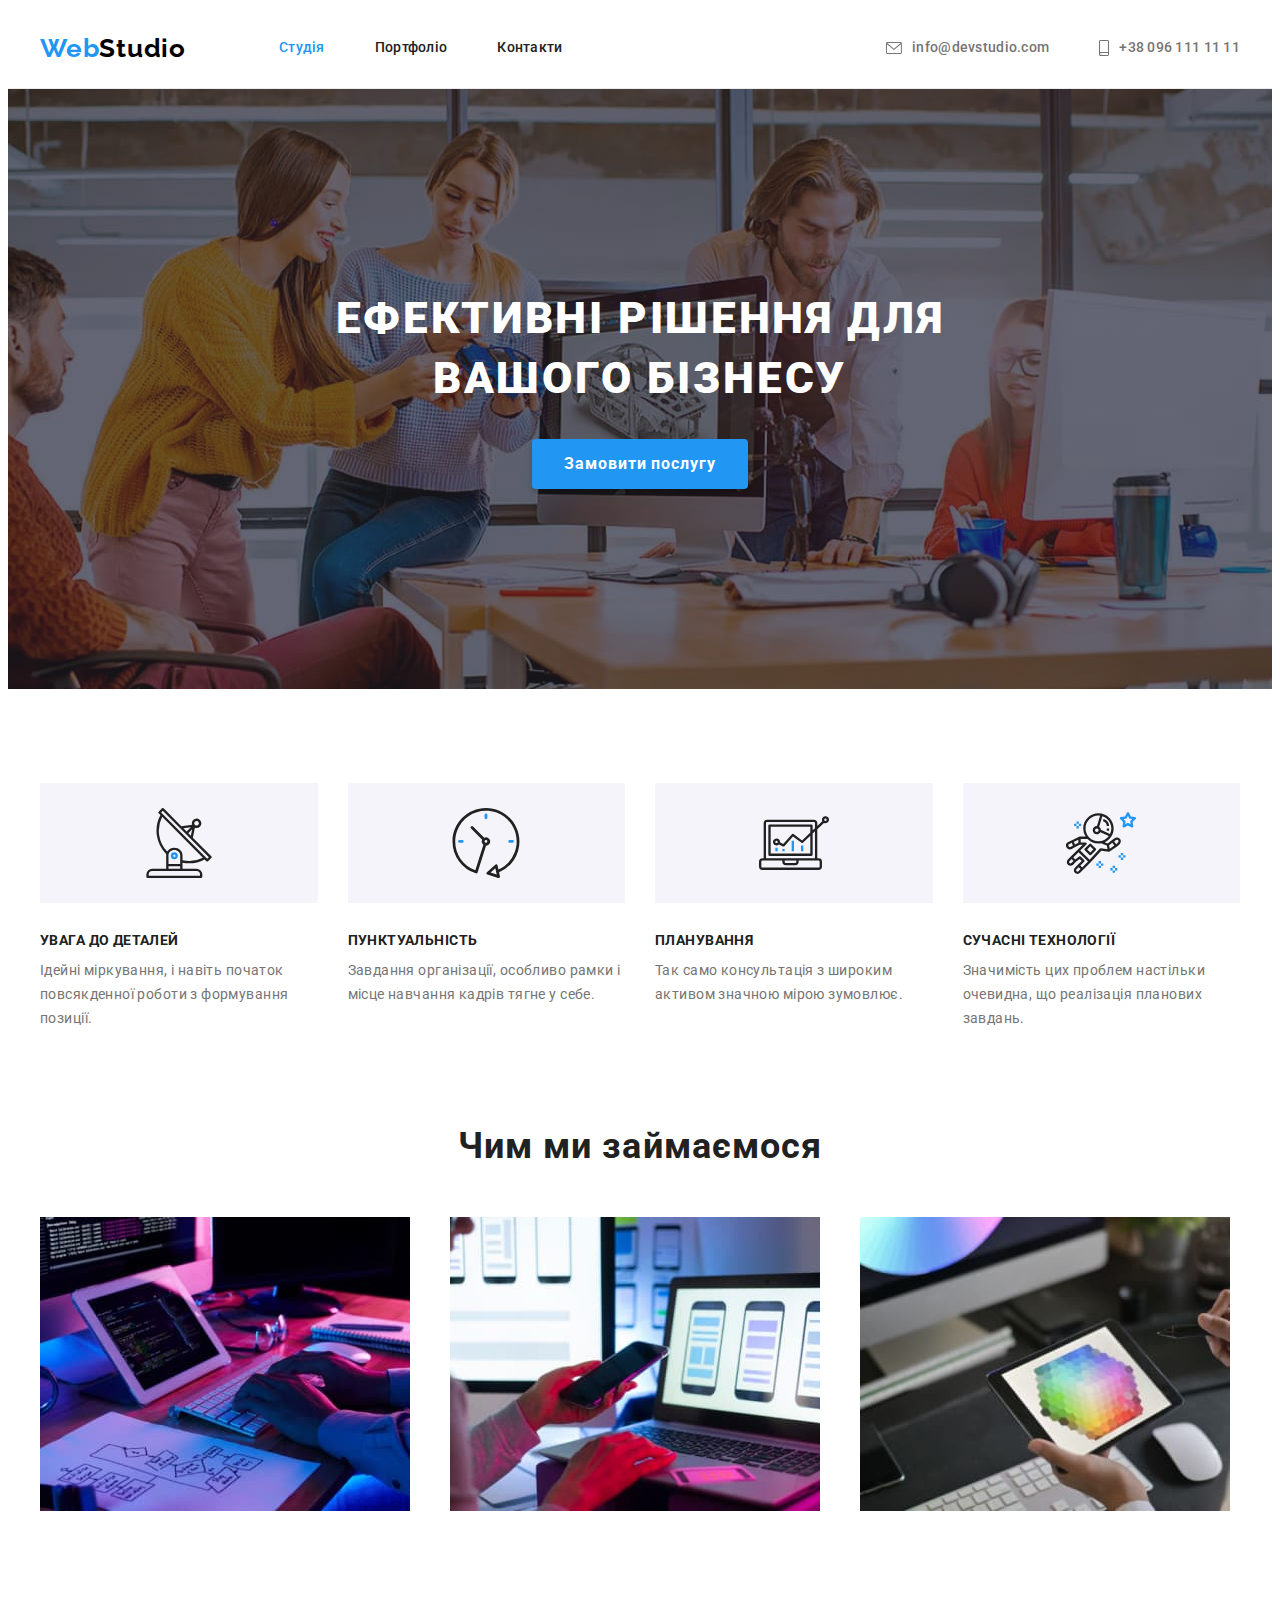
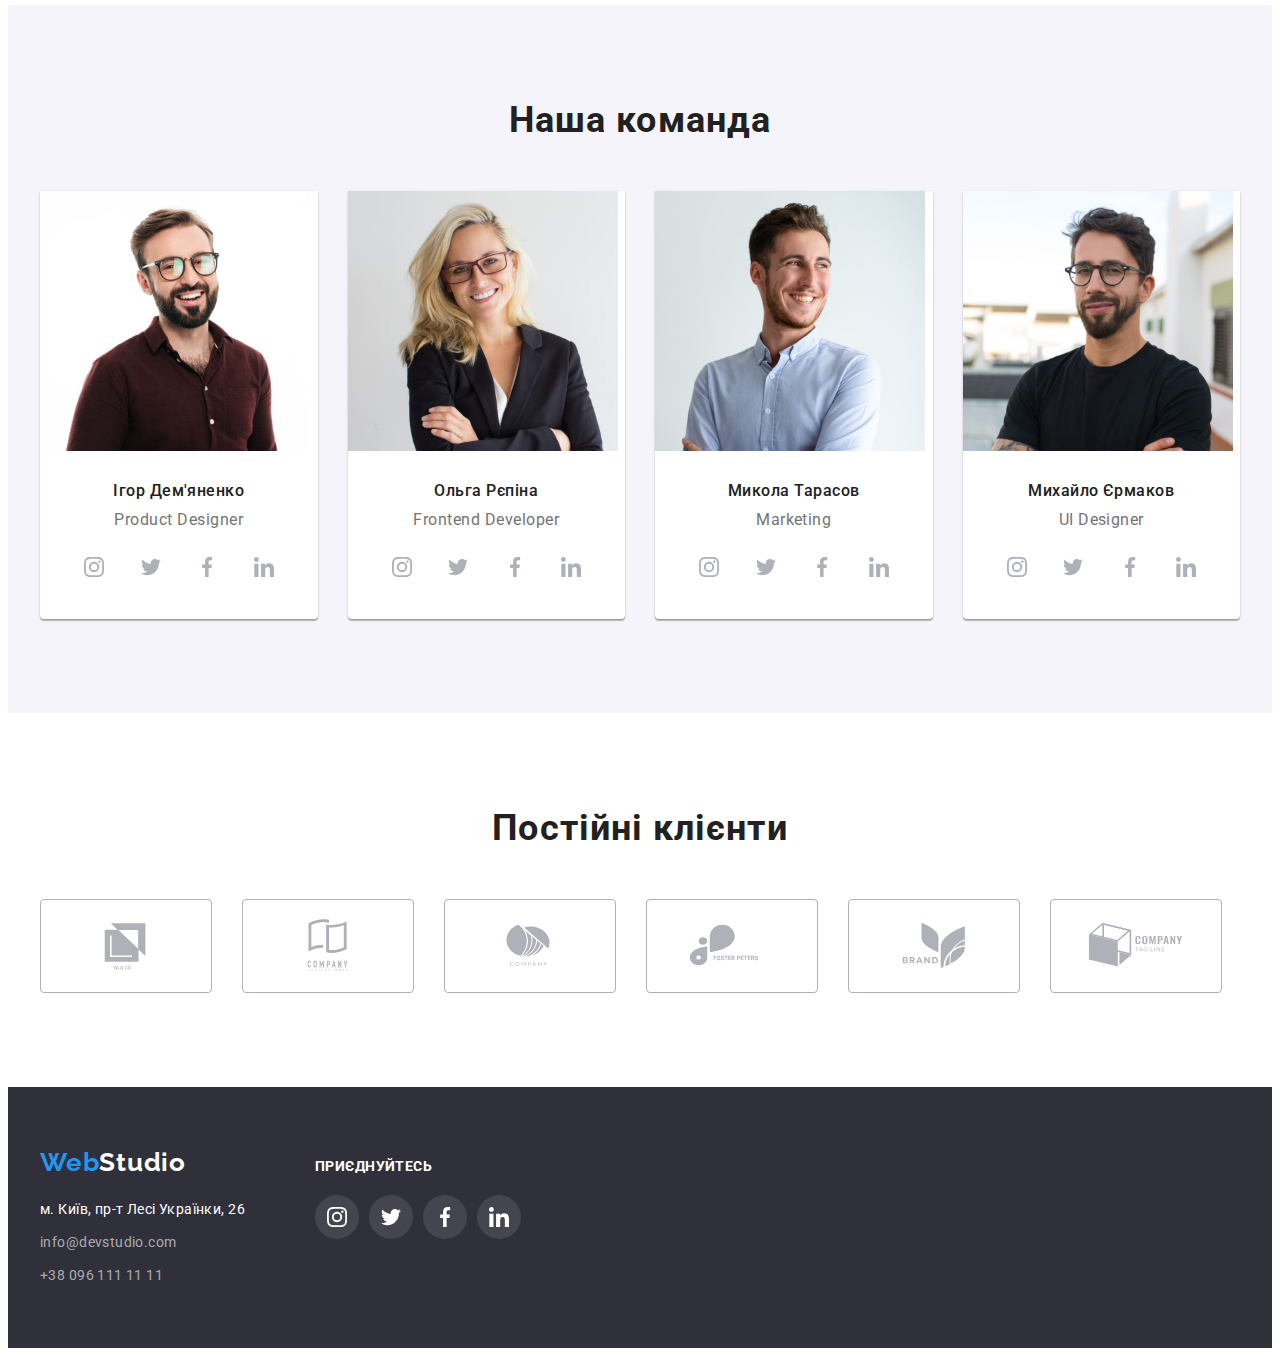
==== commit d0c3dd39: "first try" ====
--- a/index.html
+++ b/index.html
@@ -46,19 +46,21 @@
         </nav>
         <ul class="list list-none">
           <li class="item">
-            <a href="mailto:info@devstudio.com" class="header-address link-none"
-              ><span class="span-link"
-                ><svg class="header-svg" width="16" height="12">
-                  <use href="./images/icons.svg#email"></use></svg></span
-              ><span class="link-second">info@devstudio.com</span></a
+            <a
+              href="mailto:info@devstudio.com"
+              class="header-address link-none">
+              <svg class="header-svg" width="16" height="12">
+                <use href="./images/icons.svg#icon-email"></use>
+              </svg>
+              info@devstudio.com</a
             >
           </li>
           <li class="item">
-            <a href="tel:+380961111111" class="header-address link-none"
-              ><span class="span-link"
-                ><svg class="header-svg" width="10" height="16">
-                  <use href="./images/icons.svg#smartphone"></use></svg></span
-              ><span class="link-second">+38 096 111 11 11</span></a
+            <a href="tel:+380961111111" class="header-address link-none">
+              <svg class="header-svg" width="10" height="16">
+                <use href="./images/icons.svg#icon-smartphone"></use>
+              </svg>
+              +38 096 111 11 11</a
             >
           </li>
         </ul>
@@ -82,7 +84,7 @@
             <li class="item">
               <div class="adv-before">
                 <svg width="70" height="70">
-                  <use href="./images/icons.svg#antenna"></use>
+                  <use href="./images/icons.svg#icon-antenna"></use>
                 </svg>
               </div>
               <h3 class="heading">УВАГА ДО ДЕТАЛЕЙ</h3>
@@ -94,7 +96,7 @@
             <li class="item">
               <div class="adv-before">
                 <svg width="70" height="70">
-                  <use href="./images/icons.svg#clock"></use>
+                  <use href="./images/icons.svg#icon-clock"></use>
                 </svg>
               </div>
               <h3 class="heading">ПУНКТУАЛЬНІСТЬ</h3>
@@ -106,7 +108,7 @@
             <li class="item">
               <div class="adv-before">
                 <svg width="70" height="70">
-                  <use href="./images/icons.svg#diagram"></use>
+                  <use href="./images/icons.svg#icon-diagram"></use>
                 </svg>
               </div>
               <h3 class="heading">ПЛАНУВАННЯ</h3>
@@ -117,7 +119,7 @@
             <li class="item">
               <div class="adv-before">
                 <svg width="70" height="70">
-                  <use href="./images/icons.svg#astronaut"></use>
+                  <use href="./images/icons.svg#icon-astronaut"></use>
                 </svg>
               </div>
               <h3 class="heading">СУЧАСНІ ТЕХНОЛОГІЇ</h3>
@@ -180,28 +182,28 @@
                   <li>
                     <a class="soc-link" href="">
                       <svg class="soc-svg">
-                        <use href="./images/icons.svg#instagram"></use>
-                      </svg>
-                    </a>
-                  </li>
-                  <li>
-                    <a class="soc-link" href="">
-                      <svg class="soc-svg">
-                        <use href="./images/icons.svg#twitter"></use>
-                      </svg>
-                    </a>
-                  </li>
-                  <li>
-                    <a class="soc-link" href="">
-                      <svg class="soc-svg">
-                        <use href="./images/icons.svg#facebook"></use>
-                      </svg>
-                    </a>
-                  </li>
-                  <li>
-                    <a class="soc-link" href="">
-                      <svg class="soc-svg">
-                        <use href="./images/icons.svg#linkedin"></use>
+                        <use href="./images/icons.svg#icon-instagram"></use>
+                      </svg>
+                    </a>
+                  </li>
+                  <li>
+                    <a class="soc-link" href="">
+                      <svg class="soc-svg">
+                        <use href="./images/icons.svg#icon-twitter"></use>
+                      </svg>
+                    </a>
+                  </li>
+                  <li>
+                    <a class="soc-link" href="">
+                      <svg class="soc-svg">
+                        <use href="./images/icons.svg#icon-facebook"></use>
+                      </svg>
+                    </a>
+                  </li>
+                  <li>
+                    <a class="soc-link" href="">
+                      <svg class="soc-svg">
+                        <use href="./images/icons.svg#icon-linkedin"></use>
                       </svg>
                     </a>
                   </li>
@@ -222,28 +224,28 @@
                   <li>
                     <a class="soc-link" href="">
                       <svg class="soc-svg">
-                        <use href="./images/icons.svg#instagram"></use>
-                      </svg>
-                    </a>
-                  </li>
-                  <li>
-                    <a class="soc-link" href="">
-                      <svg class="soc-svg">
-                        <use href="./images/icons.svg#twitter"></use>
-                      </svg>
-                    </a>
-                  </li>
-                  <li>
-                    <a class="soc-link" href="">
-                      <svg class="soc-svg">
-                        <use href="./images/icons.svg#facebook"></use>
-                      </svg>
-                    </a>
-                  </li>
-                  <li>
-                    <a class="soc-link" href="">
-                      <svg class="soc-svg">
-                        <use href="./images/icons.svg#linkedin"></use>
+                        <use href="./images/icons.svg#icon-instagram"></use>
+                      </svg>
+                    </a>
+                  </li>
+                  <li>
+                    <a class="soc-link" href="">
+                      <svg class="soc-svg">
+                        <use href="./images/icons.svg#icon-twitter"></use>
+                      </svg>
+                    </a>
+                  </li>
+                  <li>
+                    <a class="soc-link" href="">
+                      <svg class="soc-svg">
+                        <use href="./images/icons.svg#icon-facebook"></use>
+                      </svg>
+                    </a>
+                  </li>
+                  <li>
+                    <a class="soc-link" href="">
+                      <svg class="soc-svg">
+                        <use href="./images/icons.svg#icon-linkedin"></use>
                       </svg>
                     </a>
                   </li>
@@ -264,28 +266,28 @@
                   <li>
                     <a class="soc-link" href="">
                       <svg class="soc-svg">
-                        <use href="./images/icons.svg#instagram"></use>
-                      </svg>
-                    </a>
-                  </li>
-                  <li>
-                    <a class="soc-link" href="">
-                      <svg class="soc-svg">
-                        <use href="./images/icons.svg#twitter"></use>
-                      </svg>
-                    </a>
-                  </li>
-                  <li>
-                    <a class="soc-link" href="">
-                      <svg class="soc-svg">
-                        <use href="./images/icons.svg#facebook"></use>
-                      </svg>
-                    </a>
-                  </li>
-                  <li>
-                    <a class="soc-link" href="">
-                      <svg class="soc-svg">
-                        <use href="./images/icons.svg#linkedin"></use>
+                        <use href="./images/icons.svg#icon-instagram"></use>
+                      </svg>
+                    </a>
+                  </li>
+                  <li>
+                    <a class="soc-link" href="">
+                      <svg class="soc-svg">
+                        <use href="./images/icons.svg#icon-twitter"></use>
+                      </svg>
+                    </a>
+                  </li>
+                  <li>
+                    <a class="soc-link" href="">
+                      <svg class="soc-svg">
+                        <use href="./images/icons.svg#icon-facebook"></use>
+                      </svg>
+                    </a>
+                  </li>
+                  <li>
+                    <a class="soc-link" href="">
+                      <svg class="soc-svg">
+                        <use href="./images/icons.svg#icon-linkedin"></use>
                       </svg>
                     </a>
                   </li>
@@ -306,28 +308,28 @@
                   <li>
                     <a class="soc-link" href="">
                       <svg class="soc-svg">
-                        <use href="./images/icons.svg#instagram"></use>
-                      </svg>
-                    </a>
-                  </li>
-                  <li>
-                    <a class="soc-link" href="">
-                      <svg class="soc-svg">
-                        <use href="./images/icons.svg#twitter"></use>
-                      </svg>
-                    </a>
-                  </li>
-                  <li>
-                    <a class="soc-link" href="">
-                      <svg class="soc-svg">
-                        <use href="./images/icons.svg#facebook"></use>
-                      </svg>
-                    </a>
-                  </li>
-                  <li>
-                    <a class="soc-link" href="">
-                      <svg class="soc-svg">
-                        <use href="./images/icons.svg#linkedin"></use>
+                        <use href="./images/icons.svg#icon-instagram"></use>
+                      </svg>
+                    </a>
+                  </li>
+                  <li>
+                    <a class="soc-link" href="">
+                      <svg class="soc-svg">
+                        <use href="./images/icons.svg#icon-twitter"></use>
+                      </svg>
+                    </a>
+                  </li>
+                  <li>
+                    <a class="soc-link" href="">
+                      <svg class="soc-svg">
+                        <use href="./images/icons.svg#icon-facebook"></use>
+                      </svg>
+                    </a>
+                  </li>
+                  <li>
+                    <a class="soc-link" href="">
+                      <svg class="soc-svg">
+                        <use href="./images/icons.svg#icon-linkedin"></use>
                       </svg>
                     </a>
                   </li>
@@ -342,44 +344,44 @@
           <h2 class="subject">Постійні клієнти</h2>
           <ul class="clients-list list-none">
             <li class="client-item">
-              <a class="client-link" href=""
-                ><svg class="client-svg" width="41" height="46.7">
-                  <use href="./images/icons.svg#cmp1"></use>
-                </svg>
-              </a>
-            </li>
-            <li class="client-item">
-              <a class="client-link" href=""
-                ><svg class="client-svg" width="40" height="52">
-                  <use href="./images/icons.svg#cmp2"></use>
-                </svg>
-              </a>
-            </li>
-            <li class="client-item">
-              <a class="client-link" href=""
-                ><svg class="client-svg" width="43.46" height="41.18">
-                  <use href="./images/icons.svg#cmp3"></use>
-                </svg>
-              </a>
-            </li>
-            <li class="client-item">
-              <a class="client-link" href=""
-                ><svg class="client-svg" width="84.44" height="40.62">
-                  <use href="./images/icons.svg#cmp4"></use>
-                </svg>
-              </a>
-            </li>
-            <li class="client-item">
-              <a class="client-link" href=""
-                ><svg class="client-svg" width="62.54" height="45.43">
-                  <use href="./images/icons.svg#cmp5"></use>
-                </svg>
-              </a>
-            </li>
-            <li class="client-item">
-              <a class="client-link" href=""
-                ><svg class="client-svg" width="93.79" height="43.93">
-                  <use href="./images/icons.svg#cmp6"></use>
+              <a class="client-link link-none" href=""
+                ><svg class="client-svg" width="106" height="60">
+                  <use href="./images/icons.svg#icon-cmp1"></use>
+                </svg>
+              </a>
+            </li>
+            <li class="client-item">
+              <a class="client-link link-none" href=""
+                ><svg class="client-svg" width="106" height="60">
+                  <use href="./images/icons.svg#icon-cmp2"></use>
+                </svg>
+              </a>
+            </li>
+            <li class="client-item">
+              <a class="client-link link-none" href=""
+                ><svg class="client-svg" width="106" height="60">
+                  <use href="./images/icons.svg#icon-cmp3"></use>
+                </svg>
+              </a>
+            </li>
+            <li class="client-item">
+              <a class="client-link link-none" href=""
+                ><svg class="client-svg" width="106" height="60">
+                  <use href="./images/icons.svg#icon-cmp4"></use>
+                </svg>
+              </a>
+            </li>
+            <li class="client-item">
+              <a class="client-link link-none" href=""
+                ><svg class="client-svg" width="106" height="60">
+                  <use href="./images/icons.svg#icon-cmp5"></use>
+                </svg>
+              </a>
+            </li>
+            <li class="client-item">
+              <a class="client-link link-none" href=""
+                ><svg class="client-svg" width="106" height="60">
+                  <use href="./images/icons.svg#icon-cmp6"></use>
                 </svg>
               </a>
             </li>
@@ -388,7 +390,6 @@
       </section>
     </main>
     <footer class="page-footer">
-      <h2 class="visually-hidden">Футер</h2>
       <div class="container">
         <div class="footer-info">
           <a href="./index.html" class="logo link-none"
@@ -413,33 +414,33 @@
           </address>
         </div>
         <div class="connect">
-          <h3 class="title">Приєднуйтесь</h3>
+          <p class="connect-title">Приєднуйтесь</p>
           <ul class="connect-list list-none">
             <li>
-              <a class="soc-link connect-link" href="">
+              <a class="soc-link connect-link link-none" href="">
                 <svg class="soc-svg">
-                  <use href="./images/icons.svg#instagram"></use>
+                  <use href="./images/icons.svg#icon-instagram"></use>
                 </svg>
               </a>
             </li>
             <li>
-              <a class="soc-link connect-link" href="">
+              <a class="soc-link connect-link link-none" href="">
                 <svg class="soc-svg">
-                  <use href="./images/icons.svg#twitter"></use>
+                  <use href="./images/icons.svg#icon-twitter"></use>
                 </svg>
               </a>
             </li>
             <li>
-              <a class="soc-link connect-link" href="">
+              <a class="soc-link connect-link link-none" href="">
                 <svg class="soc-svg">
-                  <use href="./images/icons.svg#facebook"></use>
+                  <use href="./images/icons.svg#icon-facebook"></use>
                 </svg>
               </a>
             </li>
             <li>
-              <a class="soc-link connect-link" href="">
+              <a class="soc-link connect-link link-none" href="">
                 <svg class="soc-svg">
-                  <use href="./images/icons.svg#linkedin"></use>
+                  <use href="./images/icons.svg#icon-linkedin"></use>
                 </svg>
               </a>
             </li>
--- a/css/styles.css
+++ b/css/styles.css
@@ -202,19 +202,9 @@
   color: var(--link-alternative-color);
 }
 
-.span-link {
-  display: inline-block;
+.header-svg {
   margin-right: 10px;
-  line-height: 0;
-}
-
-.link-second {
-  display: inline-block;
-}
-
-.header-svg {
   fill: currentColor;
-  /* var(--link-secondary-color); */
 }
 
 .header-address:hover .header-svg,
@@ -323,8 +313,6 @@
 
 .foto-conteiner {
   padding: 30px 32px;
-  /* padding-top: 30px;
-    padding-bottom: 30px; */
 }
 
 .fio {
@@ -395,13 +383,6 @@
 .soc-list {
   display: flex;
   justify-content: space-between;
-}
-
-.soc-svg {
-  display: block;
-  width: 20px;
-  height: 20px;
-  fill: var(--start-svg-color);
 }
 
 .soc-link {
@@ -411,6 +392,14 @@
   border-radius: 50%;
   justify-content: center;
   align-items: center;
+  text-decoration: none;
+}
+
+.soc-svg {
+  display: block;
+  width: 20px;
+  height: 20px;
+  fill: var(--start-svg-color);
 }
 
 .soc-link:hover,
@@ -428,9 +417,6 @@
 .clients-list {
   display: flex;
   gap: var(--cart-gap);
-}
-
-.client-item {
 }
 
 .client-link {
@@ -455,7 +441,7 @@
 }
 
 .client-link:hover .client-svg,
-.client-link:focus client-svg {
+.client-link:focus .client-svg {
   fill: var(--link-alternative-color);
 }
 /* Section body portfolio.html */
@@ -592,12 +578,12 @@
 }
 
 .connect {
-  max-width: 206px;
+  width: 206px;
   padding-top: 12px;
 }
 
-.connect > .title {
-  font-size: 14px;
+.connect-title {
+  font-weight: 700;
   letter-spacing: 0.03em;
   line-height: 1.14;
   color: var(--text-secondary-alternative-color);
@@ -610,7 +596,7 @@
   gap: 10px;
 }
 
-.connect-link  {
+.connect-link {
   background-color: rgba(255, 255, 255, 0.1);
 }
 
